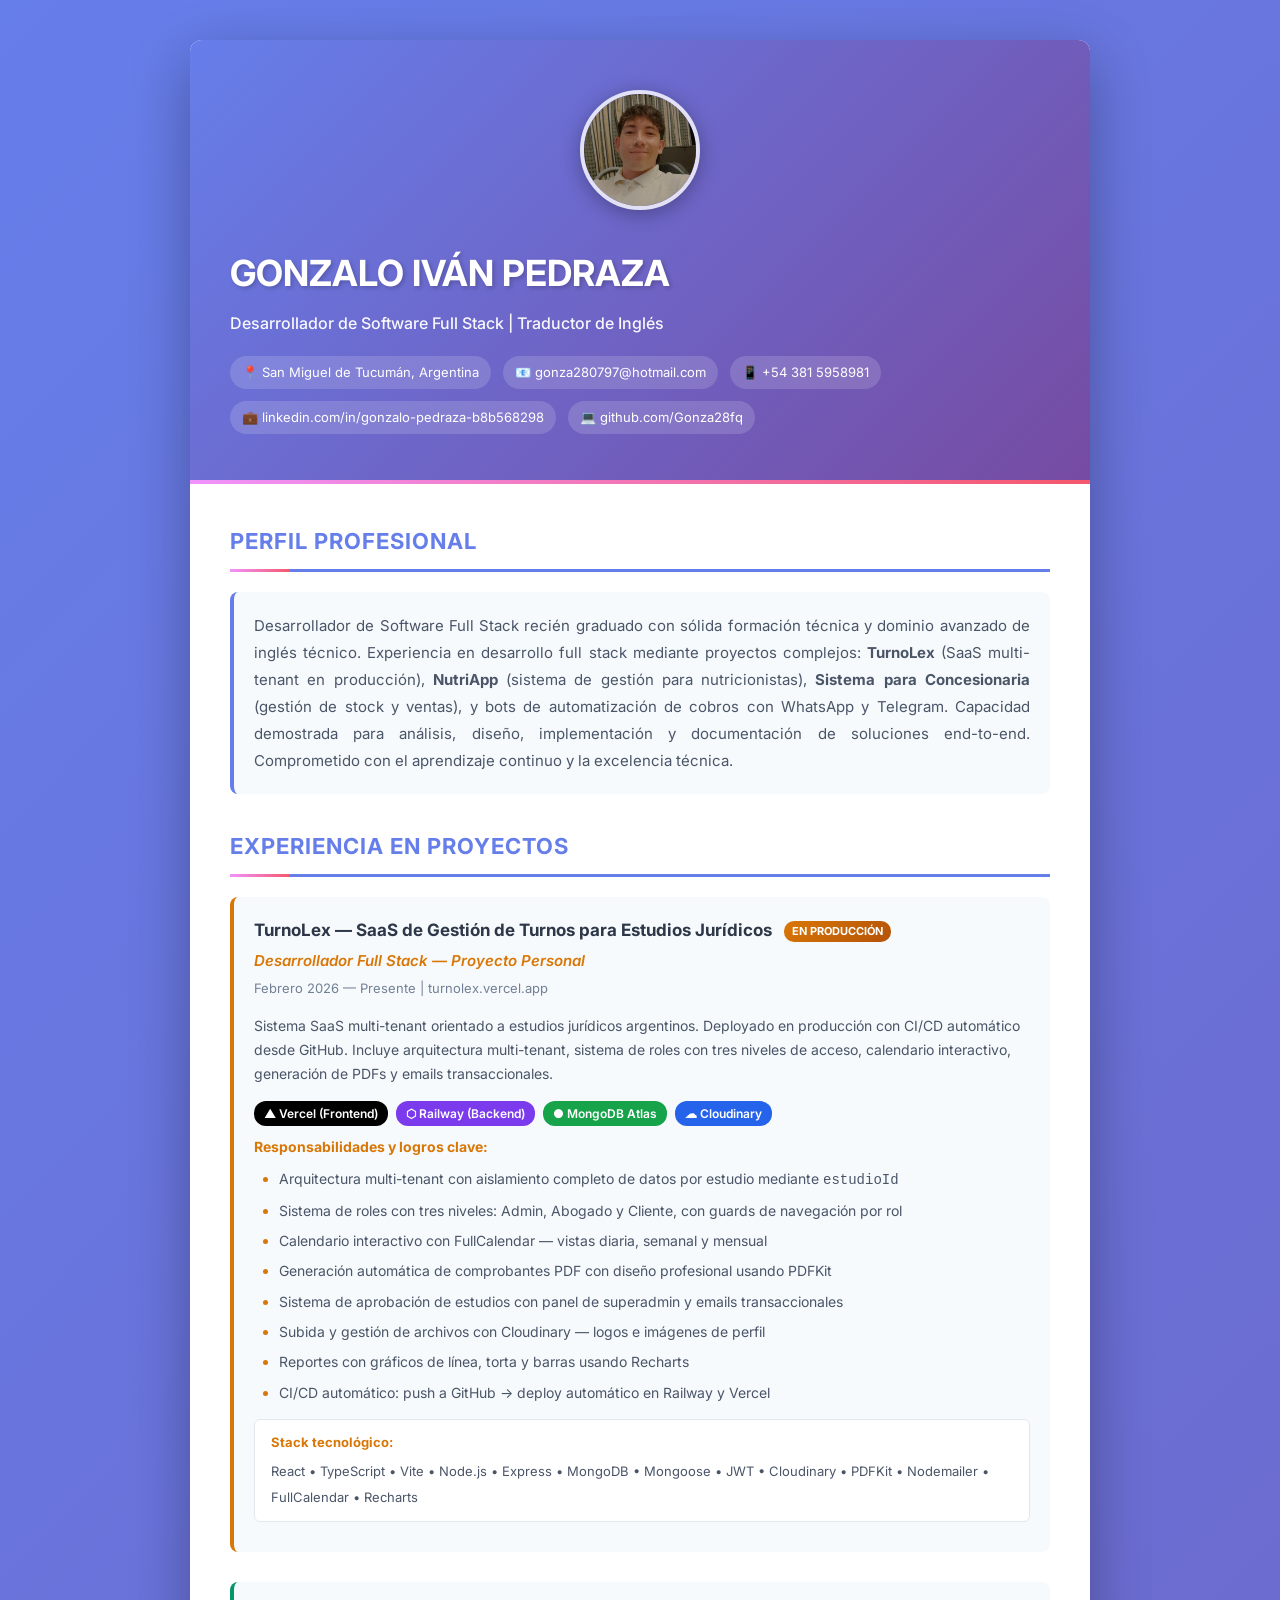
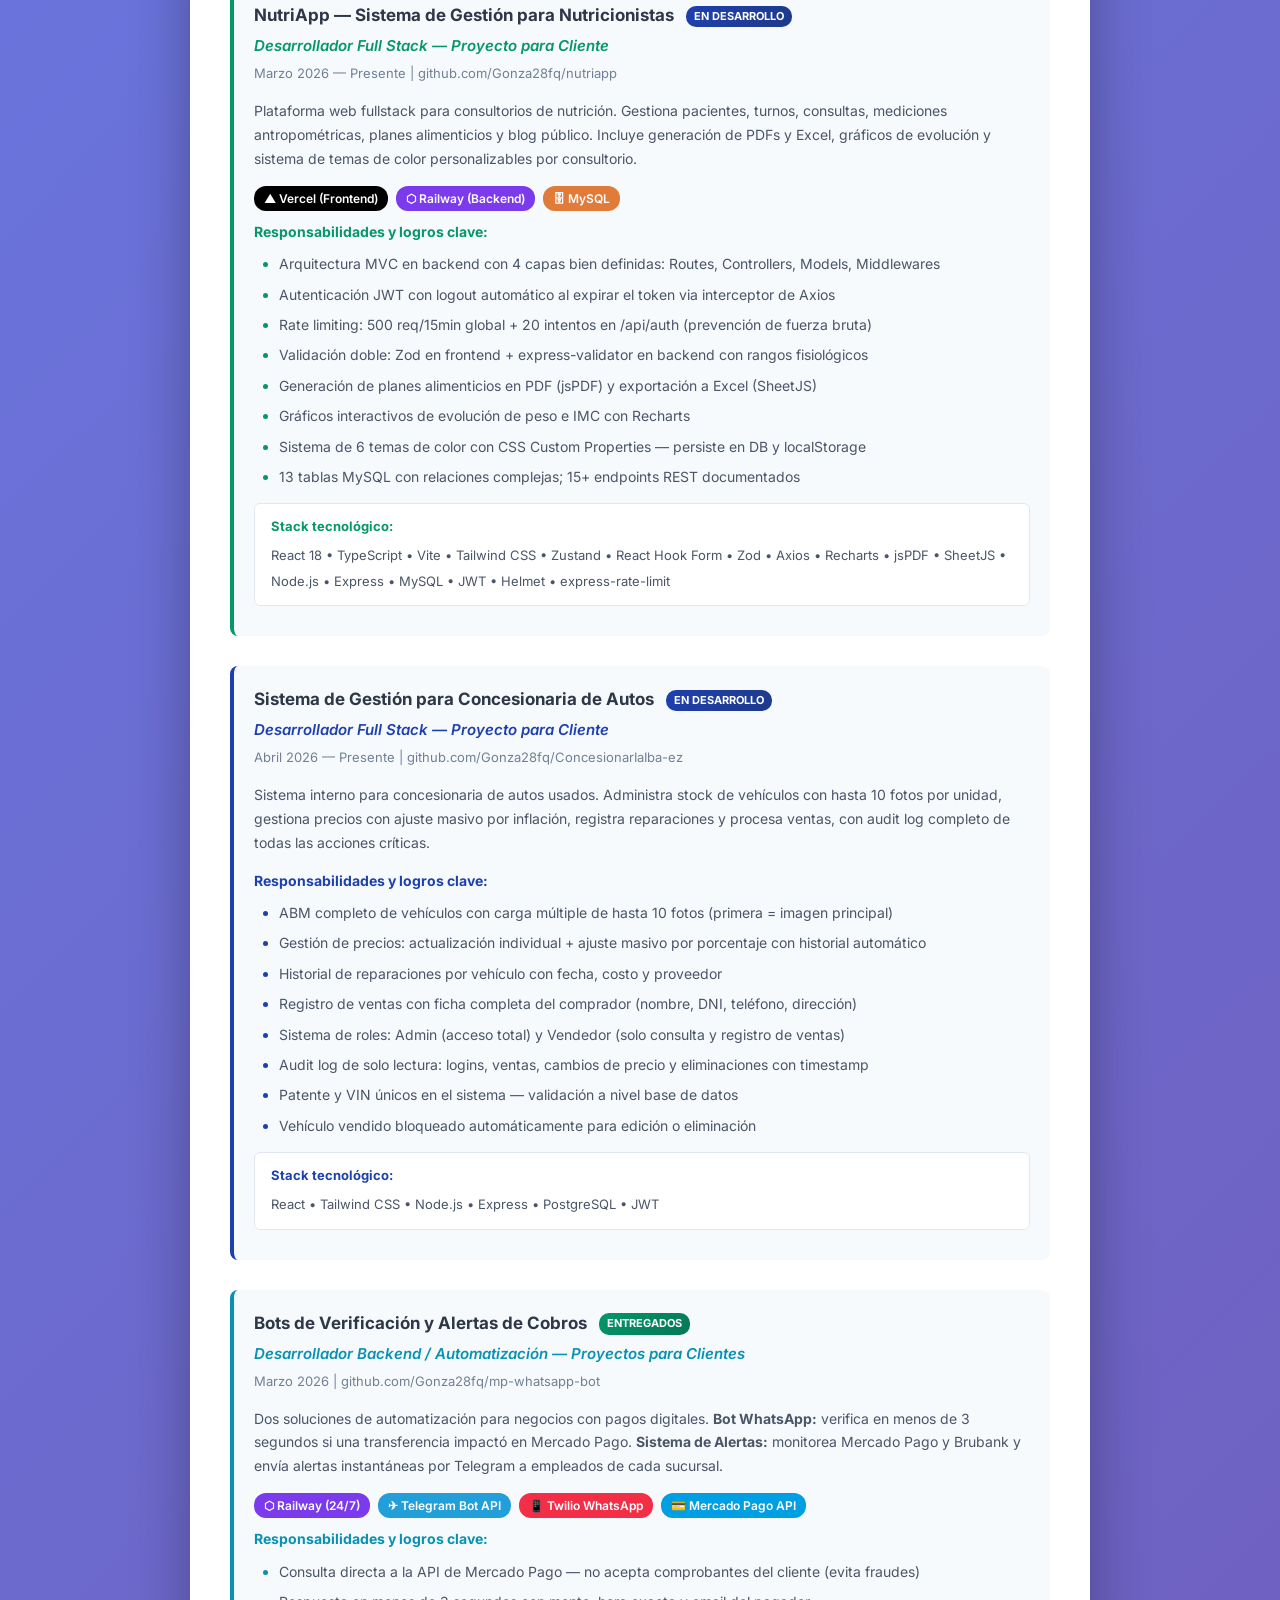
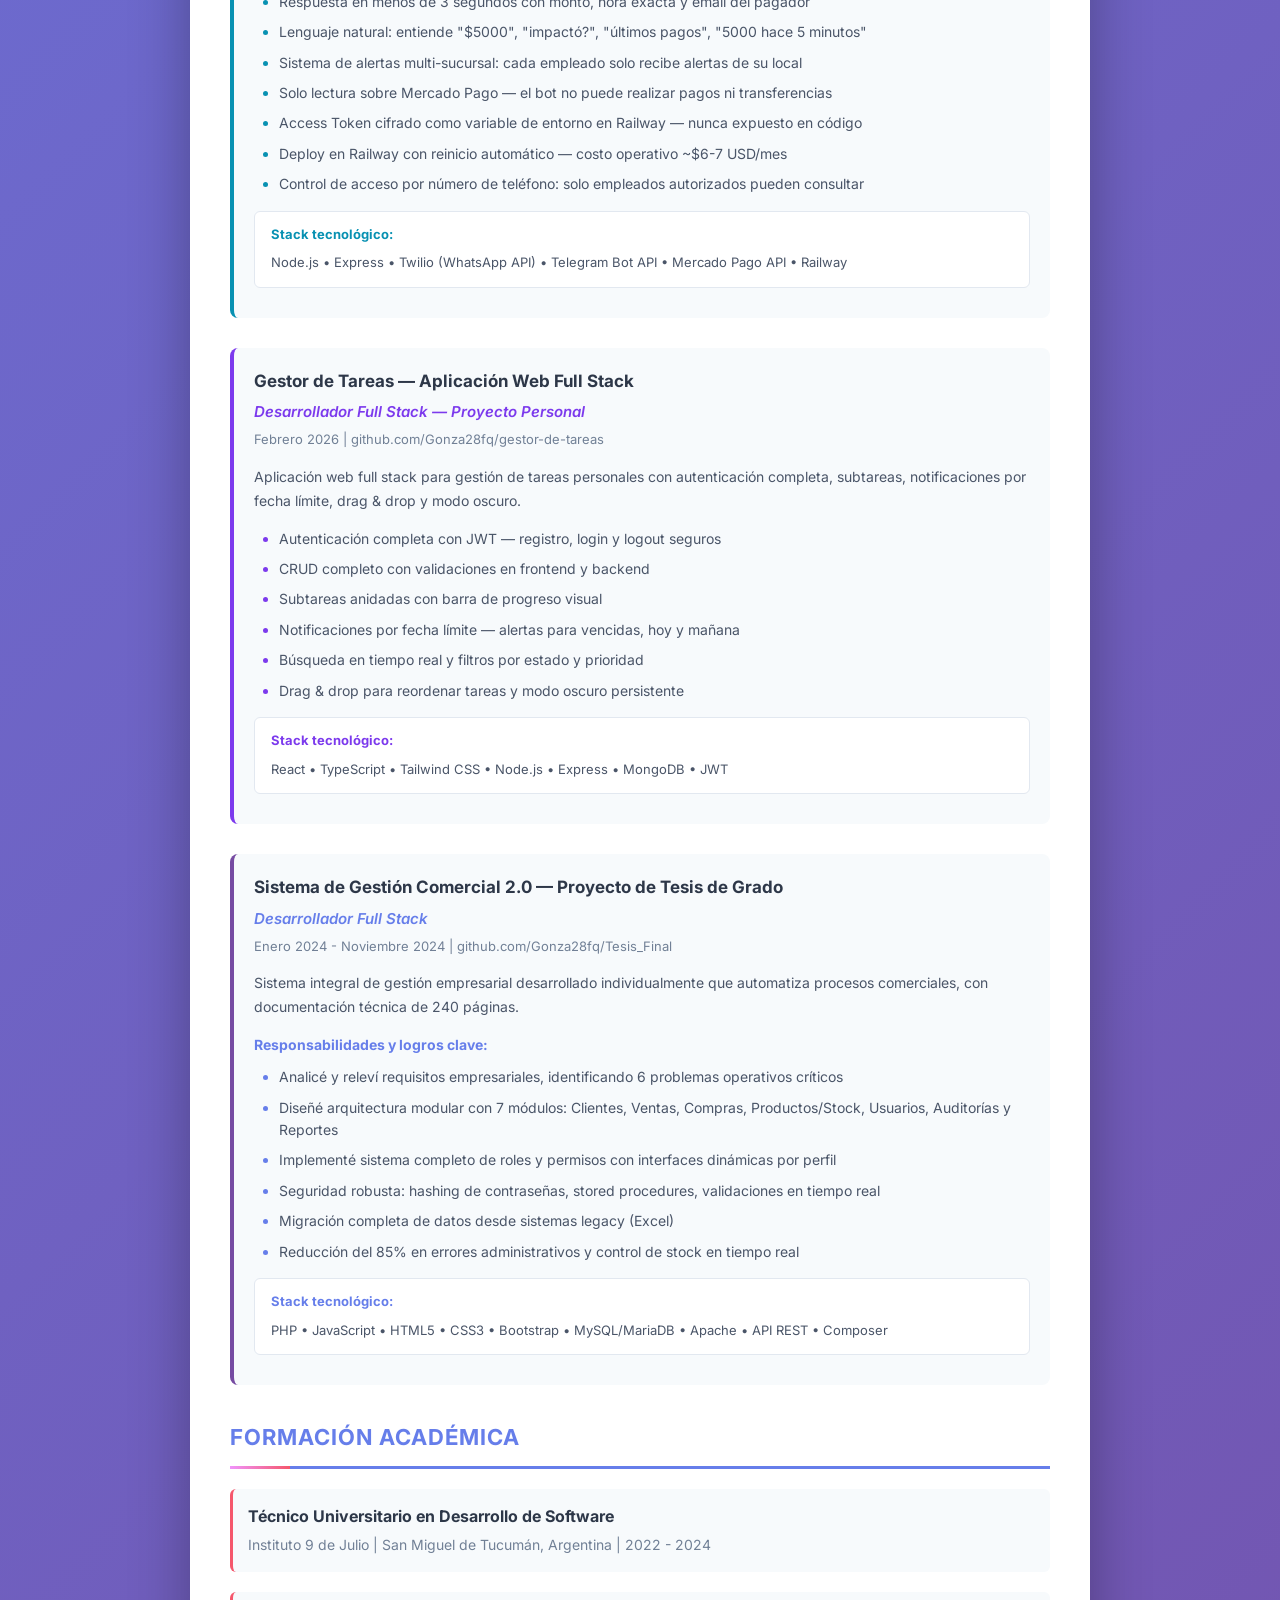
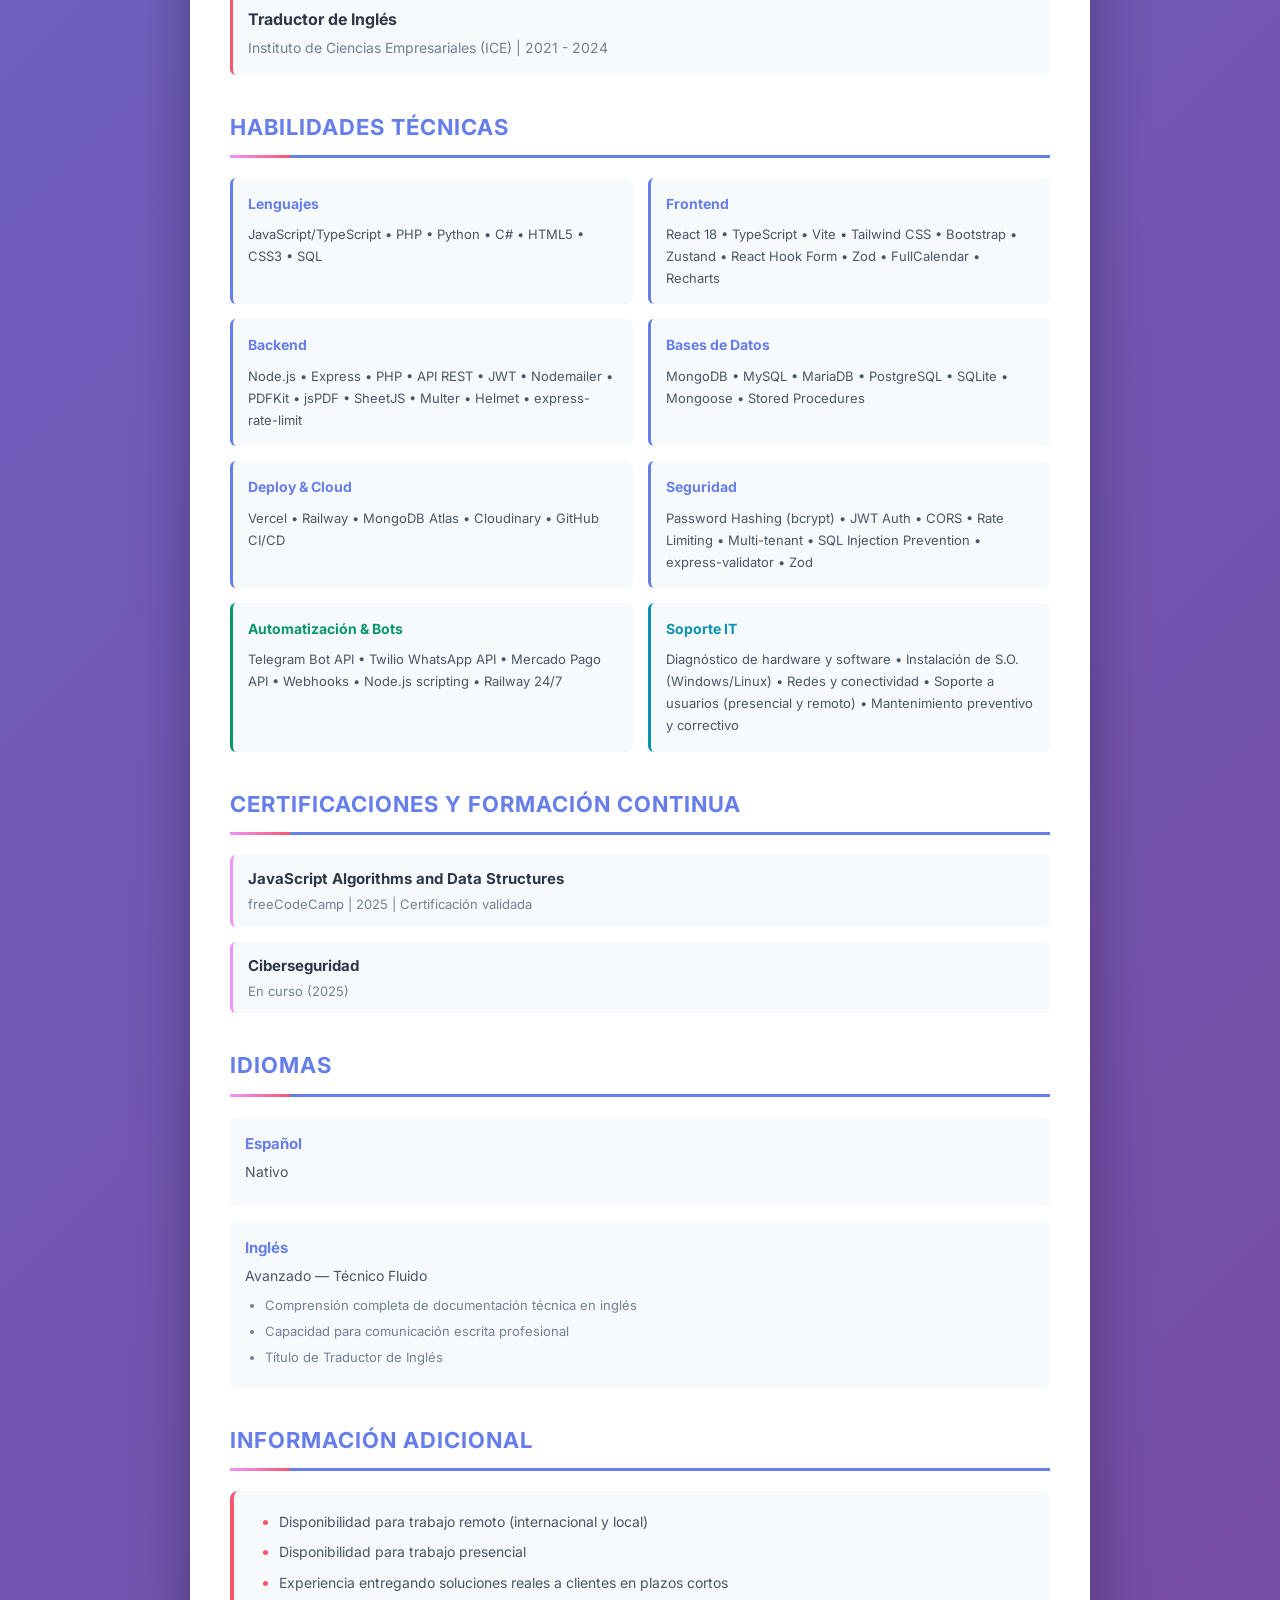
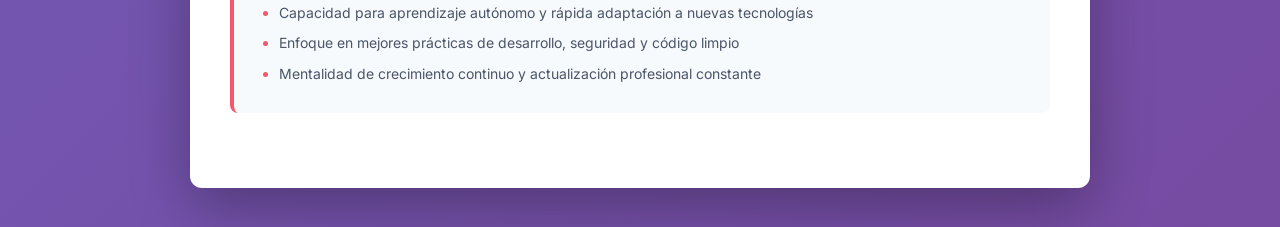
==== cv-actualizado.html @ 36f7947c "refresh" ====
<!DOCTYPE html>
<html lang="es">
<head>
    <meta charset="UTF-8">
    <meta name="viewport" content="width=device-width, initial-scale=1.0">
    <title>Gonzalo Iván Pedraza - CV</title>
    <style>
        @import url('https://fonts.googleapis.com/css2?family=Inter:wght@400;600;700&display=swap');
        * { margin: 0; padding: 0; box-sizing: border-box; }
        body { font-family: 'Inter', 'Arial', sans-serif; line-height: 1.6; color: #2d3748; background: linear-gradient(135deg, #667eea 0%, #764ba2 100%); padding: 40px 20px; }
        .container { max-width: 900px; margin: 0 auto; background: white; box-shadow: 0 20px 60px rgba(0,0,0,0.3); border-radius: 12px; overflow: hidden; }
        .header { background: linear-gradient(135deg, #667eea 0%, #764ba2 100%); color: white; padding: 50px 40px; text-align: center; position: relative; }
        .header::after { content: ''; position: absolute; bottom: 0; left: 0; right: 0; height: 4px; background: linear-gradient(90deg, #f093fb 0%, #f5576c 100%); }
        .header-inner { display: flex; align-items: center; justify-content: center; gap: 35px; flex-wrap: wrap; }
        .profile-photo { width: 120px; height: 120px; border-radius: 50%; object-fit: cover; border: 4px solid rgba(255,255,255,0.8); box-shadow: 0 4px 20px rgba(0,0,0,0.3); flex-shrink: 0; }
        .header-text { text-align: left; }
        .header h1 { font-size: 36px; font-weight: 700; margin-bottom: 8px; text-shadow: 2px 2px 4px rgba(0,0,0,0.2); }
        .header .subtitle { font-size: 16px; margin-bottom: 20px; opacity: 0.95; font-weight: 500; }
        .contact-info { display: flex; justify-content: flex-start; flex-wrap: wrap; gap: 12px; font-size: 13px; }
        .contact-info span { display: flex; align-items: center; gap: 6px; background: rgba(255,255,255,0.15); padding: 6px 12px; border-radius: 20px; }
        .content { padding: 40px; }
        .section { margin-bottom: 35px; }
        .section-title { font-size: 22px; color: #667eea; font-weight: 700; text-transform: uppercase; margin-bottom: 20px; padding-bottom: 10px; border-bottom: 3px solid #667eea; letter-spacing: 1px; position: relative; }
        .section-title::after { content: ''; position: absolute; bottom: -3px; left: 0; width: 60px; height: 3px; background: linear-gradient(90deg, #f093fb 0%, #f5576c 100%); }
        .profile-text { text-align: justify; font-size: 15px; line-height: 1.8; color: #4a5568; background: #f7fafc; padding: 20px; border-radius: 8px; border-left: 4px solid #667eea; }
        .job { margin-bottom: 30px; padding: 20px; background: #f7fafc; border-radius: 8px; border-left: 4px solid #764ba2; transition: transform 0.2s; }
        .job:hover { transform: translateX(5px); }
        .job.turnolex { border-left: 4px solid #d97706; }
        .job.gestor { border-left: 4px solid #7c3aed; }
        .job.nutriapp { border-left: 4px solid #059669; }
        .job.concesionaria { border-left: 4px solid #1e40af; }
        .job.bots { border-left: 4px solid #0891b2; }
        .job-header { margin-bottom: 15px; }
        .job-title { font-size: 17px; font-weight: 700; color: #2d3748; margin-bottom: 5px; }
        .job-role { font-size: 15px; color: #667eea; font-style: italic; font-weight: 600; }
        .job-role.turnolex-role { color: #d97706; }
        .job-role.gestor-role { color: #7c3aed; }
        .job-role.nutriapp-role { color: #059669; }
        .job-role.concesionaria-role { color: #1e40af; }
        .job-role.bots-role { color: #0891b2; }
        .job-period { font-size: 13px; color: #718096; margin-top: 5px; }
        .job-description { font-size: 14px; margin-bottom: 15px; line-height: 1.7; color: #4a5568; }
        .job ul { padding-left: 25px; margin-bottom: 15px; }
        .job li { font-size: 14px; margin-bottom: 8px; line-height: 1.6; color: #4a5568; }
        .job li::marker { color: #667eea; }
        .job.turnolex li::marker { color: #d97706; }
        .job.gestor li::marker { color: #7c3aed; }
        .job.nutriapp li::marker { color: #059669; }
        .job.concesionaria li::marker { color: #1e40af; }
        .job.bots li::marker { color: #0891b2; }
        .tech-stack { background: white; padding: 12px 16px; border-radius: 6px; margin-bottom: 10px; border: 1px solid #e2e8f0; }
        .tech-label { font-weight: 700; color: #667eea; font-size: 13px; display: block; margin-bottom: 5px; }
        .tech-label.turnolex { color: #d97706; }
        .tech-label.gestor { color: #7c3aed; }
        .tech-label.nutriapp { color: #059669; }
        .tech-label.concesionaria { color: #1e40af; }
        .tech-label.bots { color: #0891b2; }
        .tech-items { font-size: 13px; color: #4a5568; line-height: 1.6; }
        .deploy-row { display: flex; flex-wrap: wrap; gap: 8px; margin: 10px 0; }
        .deploy-pill { font-size: 12px; font-weight: 600; padding: 3px 10px; border-radius: 12px; color: white; }
        .pill-vercel { background: #000; }
        .pill-railway { background: #7c3aed; }
        .pill-mongo { background: #16a34a; }
        .pill-cloudinary { background: #2563eb; }
        .pill-mysql { background: #e07b39; }
        .pill-telegram { background: #229ed9; }
        .pill-twilio { background: #f22f46; }
        .pill-mp { background: #009ee3; }
        .badge-produccion { display: inline-block; background: linear-gradient(135deg, #d97706, #b45309); color: white; font-size: 11px; font-weight: 700; padding: 2px 8px; border-radius: 10px; margin-left: 8px; vertical-align: middle; }
        .badge-dev { display: inline-block; background: linear-gradient(135deg, #1e40af, #1e3a8a); color: white; font-size: 11px; font-weight: 700; padding: 2px 8px; border-radius: 10px; margin-left: 8px; vertical-align: middle; }
        .badge-entregado { display: inline-block; background: linear-gradient(135deg, #059669, #047857); color: white; font-size: 11px; font-weight: 700; padding: 2px 8px; border-radius: 10px; margin-left: 8px; vertical-align: middle; }
        .education-item { margin-bottom: 20px; padding: 15px; background: #f7fafc; border-radius: 6px; border-left: 3px solid #f5576c; }
        .education-degree { font-size: 16px; font-weight: 700; color: #2d3748; margin-bottom: 5px; }
        .education-school { font-size: 14px; color: #718096; }
        .skills-grid { display: grid; grid-template-columns: repeat(2, 1fr); gap: 15px; }
        .skill-category { background: #f7fafc; padding: 15px; border-radius: 6px; border-left: 3px solid #667eea; }
        .skill-category.it-support { border-left: 3px solid #0891b2; }
        .skill-category.automation { border-left: 3px solid #059669; }
        .skill-title { font-weight: 700; color: #667eea; font-size: 14px; margin-bottom: 8px; }
        .skill-title.it-support { color: #0891b2; }
        .skill-title.automation { color: #059669; }
        .skill-items { font-size: 13px; color: #4a5568; line-height: 1.7; }
        .cert-item { margin-bottom: 15px; padding: 12px 15px; background: #f7fafc; border-radius: 6px; border-left: 3px solid #f093fb; }
        .cert-name { font-weight: 700; color: #2d3748; font-size: 15px; margin-bottom: 3px; }
        .cert-org { font-size: 13px; color: #718096; }
        .language-item { margin-bottom: 15px; padding: 15px; background: #f7fafc; border-radius: 6px; }
        .language-name { font-weight: 700; color: #667eea; font-size: 15px; margin-bottom: 5px; }
        .language-level { font-size: 14px; color: #4a5568; margin-bottom: 8px; }
        .language-item ul { padding-left: 20px; margin-top: 8px; }
        .language-item li { font-size: 13px; color: #718096; margin-bottom: 5px; }
        .additional-info { background: #f7fafc; padding: 20px; border-radius: 8px; border-left: 4px solid #f5576c; }
        .additional-info ul { padding-left: 25px; }
        .additional-info li { font-size: 14px; margin-bottom: 8px; color: #4a5568; line-height: 1.6; }
        .additional-info li::marker { color: #f5576c; }
        .projects-note { background: linear-gradient(135deg, #f0fdf4, #ecfeff); border: 1px solid #a7f3d0; border-radius: 8px; padding: 14px 18px; margin-bottom: 20px; font-size: 13px; color: #065f46; }
        .projects-note strong { color: #047857; }
        @media print { body { background: white; padding: 0; } .container { box-shadow: none; border-radius: 0; } .job:hover { transform: none; } }
        @media (max-width: 768px) { .header { padding: 30px 20px; } .header-inner { flex-direction: column; text-align: center; } .header-text { text-align: center; } .header h1 { font-size: 26px; } .contact-info { justify-content: center; } .content { padding: 30px 20px; } .skills-grid { grid-template-columns: 1fr; } }
    </style>
</head>
<body>
    <div class="container">
        <div class="header">
            <div class="header-inner">
                <img class="profile-photo" src="screenshots/perfil.jpeg" alt="Gonzalo Iván Pedraza" />
                <div class="header-text">
                    <h1>GONZALO IVÁN PEDRAZA</h1>
                    <div class="subtitle">Desarrollador de Software Full Stack | Traductor de Inglés</div>
                    <div class="contact-info">
                        <span>📍 San Miguel de Tucumán, Argentina</span>
                        <span>📧 gonza280797@hotmail.com</span>
                        <span>📱 +54 381 5958981</span>
                        <span>💼 linkedin.com/in/gonzalo-pedraza-b8b568298</span>
                        <span>💻 github.com/Gonza28fq</span>
                    </div>
                </div>
            </div>
        </div>

        <div class="content">

            <div class="section">
                <div class="section-title">Perfil Profesional</div>
                <p class="profile-text">
                    Desarrollador de Software Full Stack recién graduado con sólida formación técnica y dominio avanzado de inglés técnico. Experiencia en desarrollo full stack mediante proyectos complejos: <strong>TurnoLex</strong> (SaaS multi-tenant en producción), <strong>NutriApp</strong> (sistema de gestión para nutricionistas), <strong>Sistema para Concesionaria</strong> (gestión de stock y ventas), y bots de automatización de cobros con WhatsApp y Telegram. Capacidad demostrada para análisis, diseño, implementación y documentación de soluciones end-to-end. Comprometido con el aprendizaje continuo y la excelencia técnica.
                </p>
            </div>

            <div class="section">
                <div class="section-title">Experiencia en Proyectos</div>

                <!-- TURNOLEX -->
                <div class="job turnolex">
                    <div class="job-header">
                        <div class="job-title">TurnoLex — SaaS de Gestión de Turnos para Estudios Jurídicos <span class="badge-produccion">EN PRODUCCIÓN</span></div>
                        <div class="job-role turnolex-role">Desarrollador Full Stack — Proyecto Personal</div>
                        <div class="job-period">Febrero 2026 — Presente | turnolex.vercel.app</div>
                    </div>
                    <p class="job-description">Sistema SaaS multi-tenant orientado a estudios jurídicos argentinos. Deployado en producción con CI/CD automático desde GitHub. Incluye arquitectura multi-tenant, sistema de roles con tres niveles de acceso, calendario interactivo, generación de PDFs y emails transaccionales.</p>
                    <div class="deploy-row">
                        <span class="deploy-pill pill-vercel">▲ Vercel (Frontend)</span>
                        <span class="deploy-pill pill-railway">⬡ Railway (Backend)</span>
                        <span class="deploy-pill pill-mongo">● MongoDB Atlas</span>
                        <span class="deploy-pill pill-cloudinary">☁ Cloudinary</span>
                    </div>
                    <strong style="font-size:14px;color:#d97706;display:block;margin:10px 0;">Responsabilidades y logros clave:</strong>
                    <ul>
                        <li>Arquitectura multi-tenant con aislamiento completo de datos por estudio mediante <code>estudioId</code></li>
                        <li>Sistema de roles con tres niveles: Admin, Abogado y Cliente, con guards de navegación por rol</li>
                        <li>Calendario interactivo con FullCalendar — vistas diaria, semanal y mensual</li>
                        <li>Generación automática de comprobantes PDF con diseño profesional usando PDFKit</li>
                        <li>Sistema de aprobación de estudios con panel de superadmin y emails transaccionales</li>
                        <li>Subida y gestión de archivos con Cloudinary — logos e imágenes de perfil</li>
                        <li>Reportes con gráficos de línea, torta y barras usando Recharts</li>
                        <li>CI/CD automático: push a GitHub → deploy automático en Railway y Vercel</li>
                    </ul>
                    <div class="tech-stack">
                        <span class="tech-label turnolex">Stack tecnológico:</span>
                        <span class="tech-items">React • TypeScript • Vite • Node.js • Express • MongoDB • Mongoose • JWT • Cloudinary • PDFKit • Nodemailer • FullCalendar • Recharts</span>
                    </div>
                </div>

                <!-- NUTRIAPP -->
                <div class="job nutriapp">
                    <div class="job-header">
                        <div class="job-title">NutriApp — Sistema de Gestión para Nutricionistas <span class="badge-dev">EN DESARROLLO</span></div>
                        <div class="job-role nutriapp-role">Desarrollador Full Stack — Proyecto para Cliente</div>
                        <div class="job-period">Marzo 2026 — Presente | github.com/Gonza28fq/nutriapp</div>
                    </div>
                    <p class="job-description">Plataforma web fullstack para consultorios de nutrición. Gestiona pacientes, turnos, consultas, mediciones antropométricas, planes alimenticios y blog público. Incluye generación de PDFs y Excel, gráficos de evolución y sistema de temas de color personalizables por consultorio.</p>
                    <div class="deploy-row">
                        <span class="deploy-pill pill-vercel">▲ Vercel (Frontend)</span>
                        <span class="deploy-pill pill-railway">⬡ Railway (Backend)</span>
                        <span class="deploy-pill pill-mysql">🗄 MySQL</span>
                    </div>
                    <strong style="font-size:14px;color:#059669;display:block;margin:10px 0;">Responsabilidades y logros clave:</strong>
                    <ul>
                        <li>Arquitectura MVC en backend con 4 capas bien definidas: Routes, Controllers, Models, Middlewares</li>
                        <li>Autenticación JWT con logout automático al expirar el token via interceptor de Axios</li>
                        <li>Rate limiting: 500 req/15min global + 20 intentos en /api/auth (prevención de fuerza bruta)</li>
                        <li>Validación doble: Zod en frontend + express-validator en backend con rangos fisiológicos</li>
                        <li>Generación de planes alimenticios en PDF (jsPDF) y exportación a Excel (SheetJS)</li>
                        <li>Gráficos interactivos de evolución de peso e IMC con Recharts</li>
                        <li>Sistema de 6 temas de color con CSS Custom Properties — persiste en DB y localStorage</li>
                        <li>13 tablas MySQL con relaciones complejas; 15+ endpoints REST documentados</li>
                    </ul>
                    <div class="tech-stack">
                        <span class="tech-label nutriapp">Stack tecnológico:</span>
                        <span class="tech-items">React 18 • TypeScript • Vite • Tailwind CSS • Zustand • React Hook Form • Zod • Axios • Recharts • jsPDF • SheetJS • Node.js • Express • MySQL • JWT • Helmet • express-rate-limit</span>
                    </div>
                </div>

                <!-- CONCESIONARIA -->
                <div class="job concesionaria">
                    <div class="job-header">
                        <div class="job-title">Sistema de Gestión para Concesionaria de Autos <span class="badge-dev">EN DESARROLLO</span></div>
                        <div class="job-role concesionaria-role">Desarrollador Full Stack — Proyecto para Cliente</div>
                        <div class="job-period">Abril 2026 — Presente | github.com/Gonza28fq/ConcesionarIaIba-ez</div>
                    </div>
                    <p class="job-description">Sistema interno para concesionaria de autos usados. Administra stock de vehículos con hasta 10 fotos por unidad, gestiona precios con ajuste masivo por inflación, registra reparaciones y procesa ventas, con audit log completo de todas las acciones críticas.</p>
                    <strong style="font-size:14px;color:#1e40af;display:block;margin:10px 0;">Responsabilidades y logros clave:</strong>
                    <ul>
                        <li>ABM completo de vehículos con carga múltiple de hasta 10 fotos (primera = imagen principal)</li>
                        <li>Gestión de precios: actualización individual + ajuste masivo por porcentaje con historial automático</li>
                        <li>Historial de reparaciones por vehículo con fecha, costo y proveedor</li>
                        <li>Registro de ventas con ficha completa del comprador (nombre, DNI, teléfono, dirección)</li>
                        <li>Sistema de roles: Admin (acceso total) y Vendedor (solo consulta y registro de ventas)</li>
                        <li>Audit log de solo lectura: logins, ventas, cambios de precio y eliminaciones con timestamp</li>
                        <li>Patente y VIN únicos en el sistema — validación a nivel base de datos</li>
                        <li>Vehículo vendido bloqueado automáticamente para edición o eliminación</li>
                    </ul>
                    <div class="tech-stack">
                        <span class="tech-label concesionaria">Stack tecnológico:</span>
                        <span class="tech-items">React • Tailwind CSS • Node.js • Express • PostgreSQL • JWT</span>
                    </div>
                </div>

                <!-- BOTS -->
                <div class="job bots">
                    <div class="job-header">
                        <div class="job-title">Bots de Verificación y Alertas de Cobros <span class="badge-entregado">ENTREGADOS</span></div>
                        <div class="job-role bots-role">Desarrollador Backend / Automatización — Proyectos para Clientes</div>
                        <div class="job-period">Marzo 2026 | github.com/Gonza28fq/mp-whatsapp-bot</div>
                    </div>
                    <p class="job-description">Dos soluciones de automatización para negocios con pagos digitales. <strong>Bot WhatsApp:</strong> verifica en menos de 3 segundos si una transferencia impactó en Mercado Pago. <strong>Sistema de Alertas:</strong> monitorea Mercado Pago y Brubank y envía alertas instantáneas por Telegram a empleados de cada sucursal.</p>
                    <div class="deploy-row">
                        <span class="deploy-pill pill-railway">⬡ Railway (24/7)</span>
                        <span class="deploy-pill pill-telegram">✈ Telegram Bot API</span>
                        <span class="deploy-pill pill-twilio">📱 Twilio WhatsApp</span>
                        <span class="deploy-pill pill-mp">💳 Mercado Pago API</span>
                    </div>
                    <strong style="font-size:14px;color:#0891b2;display:block;margin:10px 0;">Responsabilidades y logros clave:</strong>
                    <ul>
                        <li>Consulta directa a la API de Mercado Pago — no acepta comprobantes del cliente (evita fraudes)</li>
                        <li>Respuesta en menos de 3 segundos con monto, hora exacta y email del pagador</li>
                        <li>Lenguaje natural: entiende "$5000", "impactó?", "últimos pagos", "5000 hace 5 minutos"</li>
                        <li>Sistema de alertas multi-sucursal: cada empleado solo recibe alertas de su local</li>
                        <li>Solo lectura sobre Mercado Pago — el bot no puede realizar pagos ni transferencias</li>
                        <li>Access Token cifrado como variable de entorno en Railway — nunca expuesto en código</li>
                        <li>Deploy en Railway con reinicio automático — costo operativo ~$6-7 USD/mes</li>
                        <li>Control de acceso por número de teléfono: solo empleados autorizados pueden consultar</li>
                    </ul>
                    <div class="tech-stack">
                        <span class="tech-label bots">Stack tecnológico:</span>
                        <span class="tech-items">Node.js • Express • Twilio (WhatsApp API) • Telegram Bot API • Mercado Pago API • Railway</span>
                    </div>
                </div>

                <!-- GESTOR DE TAREAS -->
                <div class="job gestor">
                    <div class="job-header">
                        <div class="job-title">Gestor de Tareas — Aplicación Web Full Stack</div>
                        <div class="job-role gestor-role">Desarrollador Full Stack — Proyecto Personal</div>
                        <div class="job-period">Febrero 2026 | github.com/Gonza28fq/gestor-de-tareas</div>
                    </div>
                    <p class="job-description">Aplicación web full stack para gestión de tareas personales con autenticación completa, subtareas, notificaciones por fecha límite, drag & drop y modo oscuro.</p>
                    <ul>
                        <li>Autenticación completa con JWT — registro, login y logout seguros</li>
                        <li>CRUD completo con validaciones en frontend y backend</li>
                        <li>Subtareas anidadas con barra de progreso visual</li>
                        <li>Notificaciones por fecha límite — alertas para vencidas, hoy y mañana</li>
                        <li>Búsqueda en tiempo real y filtros por estado y prioridad</li>
                        <li>Drag & drop para reordenar tareas y modo oscuro persistente</li>
                    </ul>
                    <div class="tech-stack">
                        <span class="tech-label gestor">Stack tecnológico:</span>
                        <span class="tech-items">React • TypeScript • Tailwind CSS • Node.js • Express • MongoDB • JWT</span>
                    </div>
                </div>

                <!-- SISTEMA COMERCIAL -->
                <div class="job">
                    <div class="job-header">
                        <div class="job-title">Sistema de Gestión Comercial 2.0 — Proyecto de Tesis de Grado</div>
                        <div class="job-role">Desarrollador Full Stack</div>
                        <div class="job-period">Enero 2024 - Noviembre 2024 | github.com/Gonza28fq/Tesis_Final</div>
                    </div>
                    <p class="job-description">Sistema integral de gestión empresarial desarrollado individualmente que automatiza procesos comerciales, con documentación técnica de 240 páginas.</p>
                    <strong style="font-size:14px;color:#667eea;display:block;margin-bottom:10px;">Responsabilidades y logros clave:</strong>
                    <ul>
                        <li>Analicé y releví requisitos empresariales, identificando 6 problemas operativos críticos</li>
                        <li>Diseñé arquitectura modular con 7 módulos: Clientes, Ventas, Compras, Productos/Stock, Usuarios, Auditorías y Reportes</li>
                        <li>Implementé sistema completo de roles y permisos con interfaces dinámicas por perfil</li>
                        <li>Seguridad robusta: hashing de contraseñas, stored procedures, validaciones en tiempo real</li>
                        <li>Migración completa de datos desde sistemas legacy (Excel)</li>
                        <li>Reducción del 85% en errores administrativos y control de stock en tiempo real</li>
                    </ul>
                    <div class="tech-stack">
                        <span class="tech-label">Stack tecnológico:</span>
                        <span class="tech-items">PHP • JavaScript • HTML5 • CSS3 • Bootstrap • MySQL/MariaDB • Apache • API REST • Composer</span>
                    </div>
                </div>
            </div>

            <div class="section">
                <div class="section-title">Formación Académica</div>
                <div class="education-item">
                    <div class="education-degree">Técnico Universitario en Desarrollo de Software</div>
                    <div class="education-school">Instituto 9 de Julio | San Miguel de Tucumán, Argentina | 2022 - 2024</div>
                </div>
                <div class="education-item">
                    <div class="education-degree">Traductor de Inglés</div>
                    <div class="education-school">Instituto de Ciencias Empresariales (ICE) | 2021 - 2024</div>
                </div>
            </div>

            <div class="section">
                <div class="section-title">Habilidades Técnicas</div>
                <div class="skills-grid">
                    <div class="skill-category">
                        <div class="skill-title">Lenguajes</div>
                        <div class="skill-items">JavaScript/TypeScript • PHP • Python • C# • HTML5 • CSS3 • SQL</div>
                    </div>
                    <div class="skill-category">
                        <div class="skill-title">Frontend</div>
                        <div class="skill-items">React 18 • TypeScript • Vite • Tailwind CSS • Bootstrap • Zustand • React Hook Form • Zod • FullCalendar • Recharts</div>
                    </div>
                    <div class="skill-category">
                        <div class="skill-title">Backend</div>
                        <div class="skill-items">Node.js • Express • PHP • API REST • JWT • Nodemailer • PDFKit • jsPDF • SheetJS • Multer • Helmet • express-rate-limit</div>
                    </div>
                    <div class="skill-category">
                        <div class="skill-title">Bases de Datos</div>
                        <div class="skill-items">MongoDB • MySQL • MariaDB • PostgreSQL • SQLite • Mongoose • Stored Procedures</div>
                    </div>
                    <div class="skill-category">
                        <div class="skill-title">Deploy & Cloud</div>
                        <div class="skill-items">Vercel • Railway • MongoDB Atlas • Cloudinary • GitHub CI/CD</div>
                    </div>
                    <div class="skill-category">
                        <div class="skill-title">Seguridad</div>
                        <div class="skill-items">Password Hashing (bcrypt) • JWT Auth • CORS • Rate Limiting • Multi-tenant • SQL Injection Prevention • express-validator • Zod</div>
                    </div>
                    <div class="skill-category automation">
                        <div class="skill-title automation">Automatización & Bots</div>
                        <div class="skill-items">Telegram Bot API • Twilio WhatsApp API • Mercado Pago API • Webhooks • Node.js scripting • Railway 24/7</div>
                    </div>
                    <div class="skill-category it-support">
                        <div class="skill-title it-support">Soporte IT</div>
                        <div class="skill-items">Diagnóstico de hardware y software • Instalación de S.O. (Windows/Linux) • Redes y conectividad • Soporte a usuarios (presencial y remoto) • Mantenimiento preventivo y correctivo</div>
                    </div>
                </div>
            </div>

            <div class="section">
                <div class="section-title">Certificaciones y Formación Continua</div>
                <div class="cert-item">
                    <div class="cert-name">JavaScript Algorithms and Data Structures</div>
                    <div class="cert-org">freeCodeCamp | 2025 | Certificación validada</div>
                </div>
                <div class="cert-item">
                    <div class="cert-name">Ciberseguridad</div>
                    <div class="cert-org">En curso (2025)</div>
                </div>
            </div>

            <div class="section">
                <div class="section-title">Idiomas</div>
                <div class="language-item">
                    <div class="language-name">Español</div>
                    <div class="language-level">Nativo</div>
                </div>
                <div class="language-item">
                    <div class="language-name">Inglés</div>
                    <div class="language-level">Avanzado — Técnico Fluido</div>
                    <ul>
                        <li>Comprensión completa de documentación técnica en inglés</li>
                        <li>Capacidad para comunicación escrita profesional</li>
                        <li>Título de Traductor de Inglés</li>
                    </ul>
                </div>
            </div>

            <div class="section">
                <div class="section-title">Información Adicional</div>
                <div class="additional-info">
                    <ul>
                        <li>Disponibilidad para trabajo remoto (internacional y local)</li>
                        <li>Disponibilidad para trabajo presencial</li>
                        <li>Experiencia entregando soluciones reales a clientes en plazos cortos</li>
                        <li>Capacidad para aprendizaje autónomo y rápida adaptación a nuevas tecnologías</li>
                        <li>Enfoque en mejores prácticas de desarrollo, seguridad y código limpio</li>
                        <li>Mentalidad de crecimiento continuo y actualización profesional constante</li>
                    </ul>
                </div>
            </div>

        </div>
    </div>
</body>
</html>
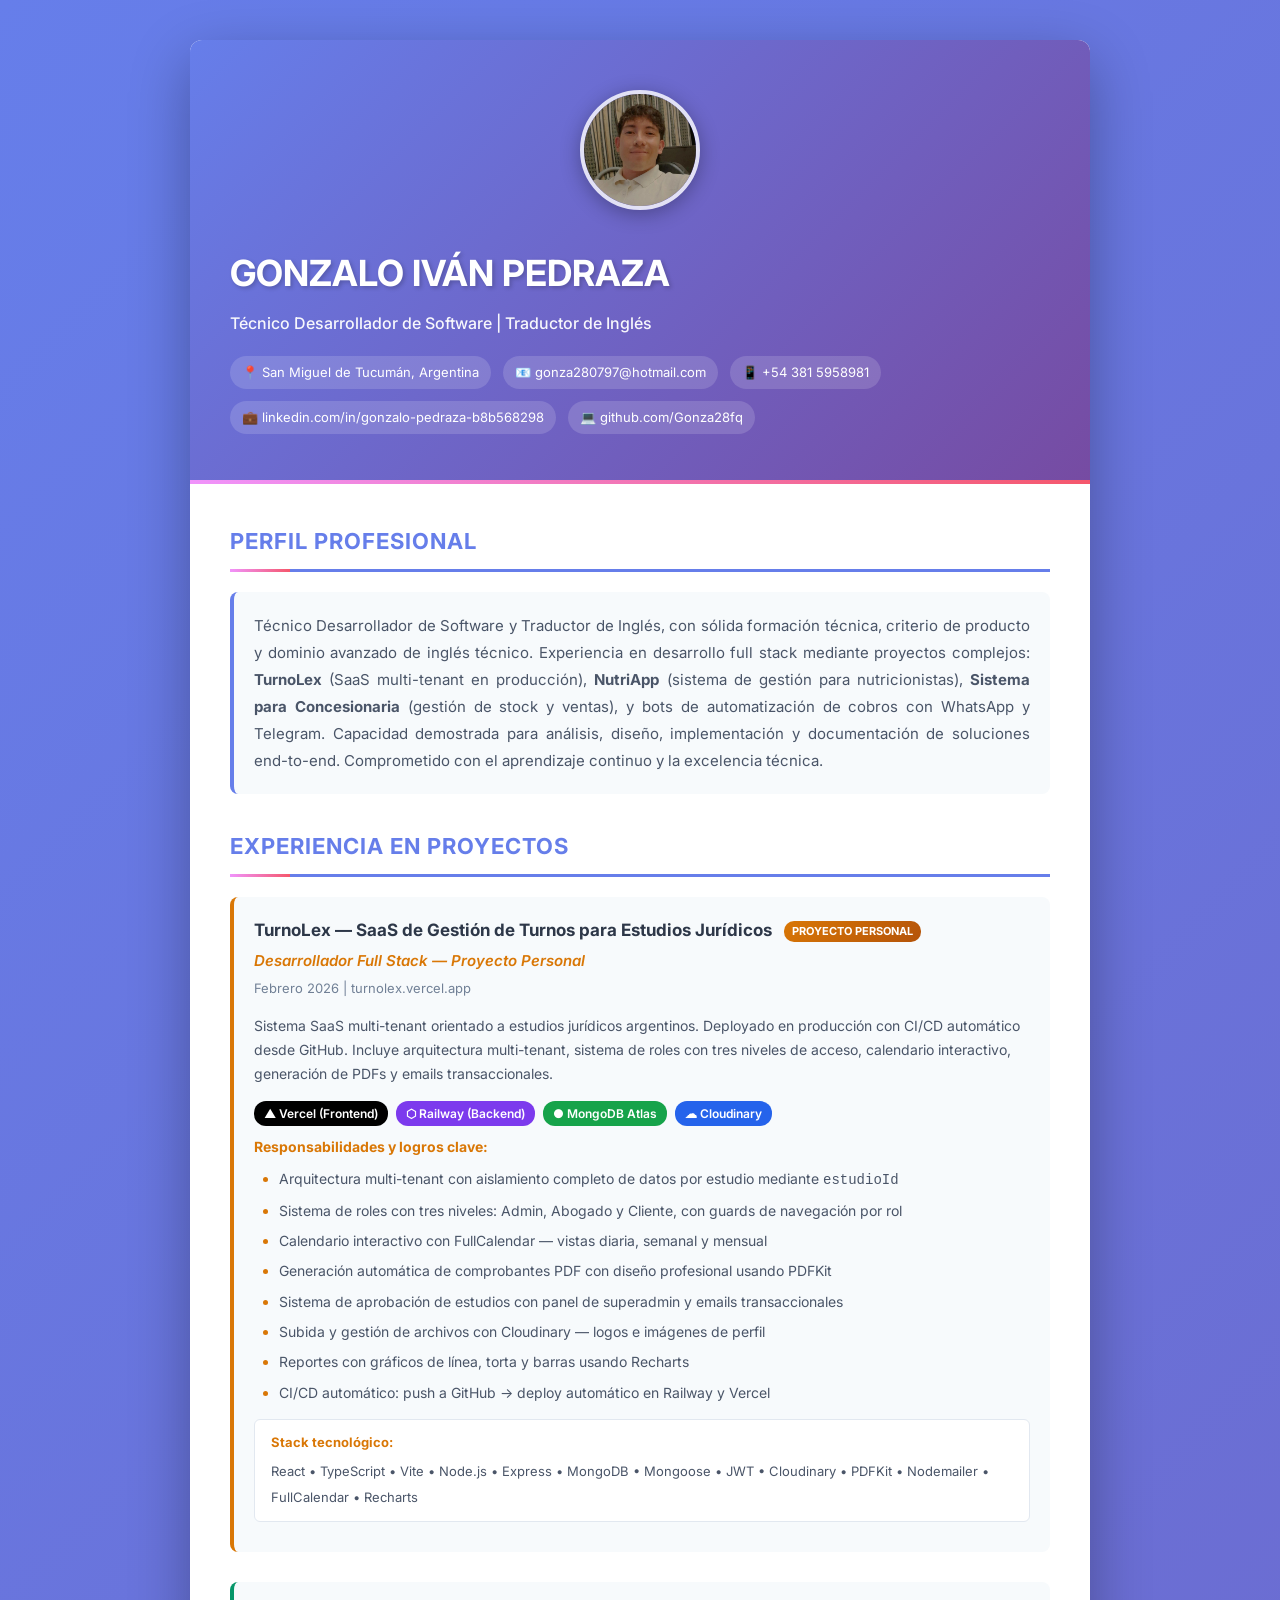
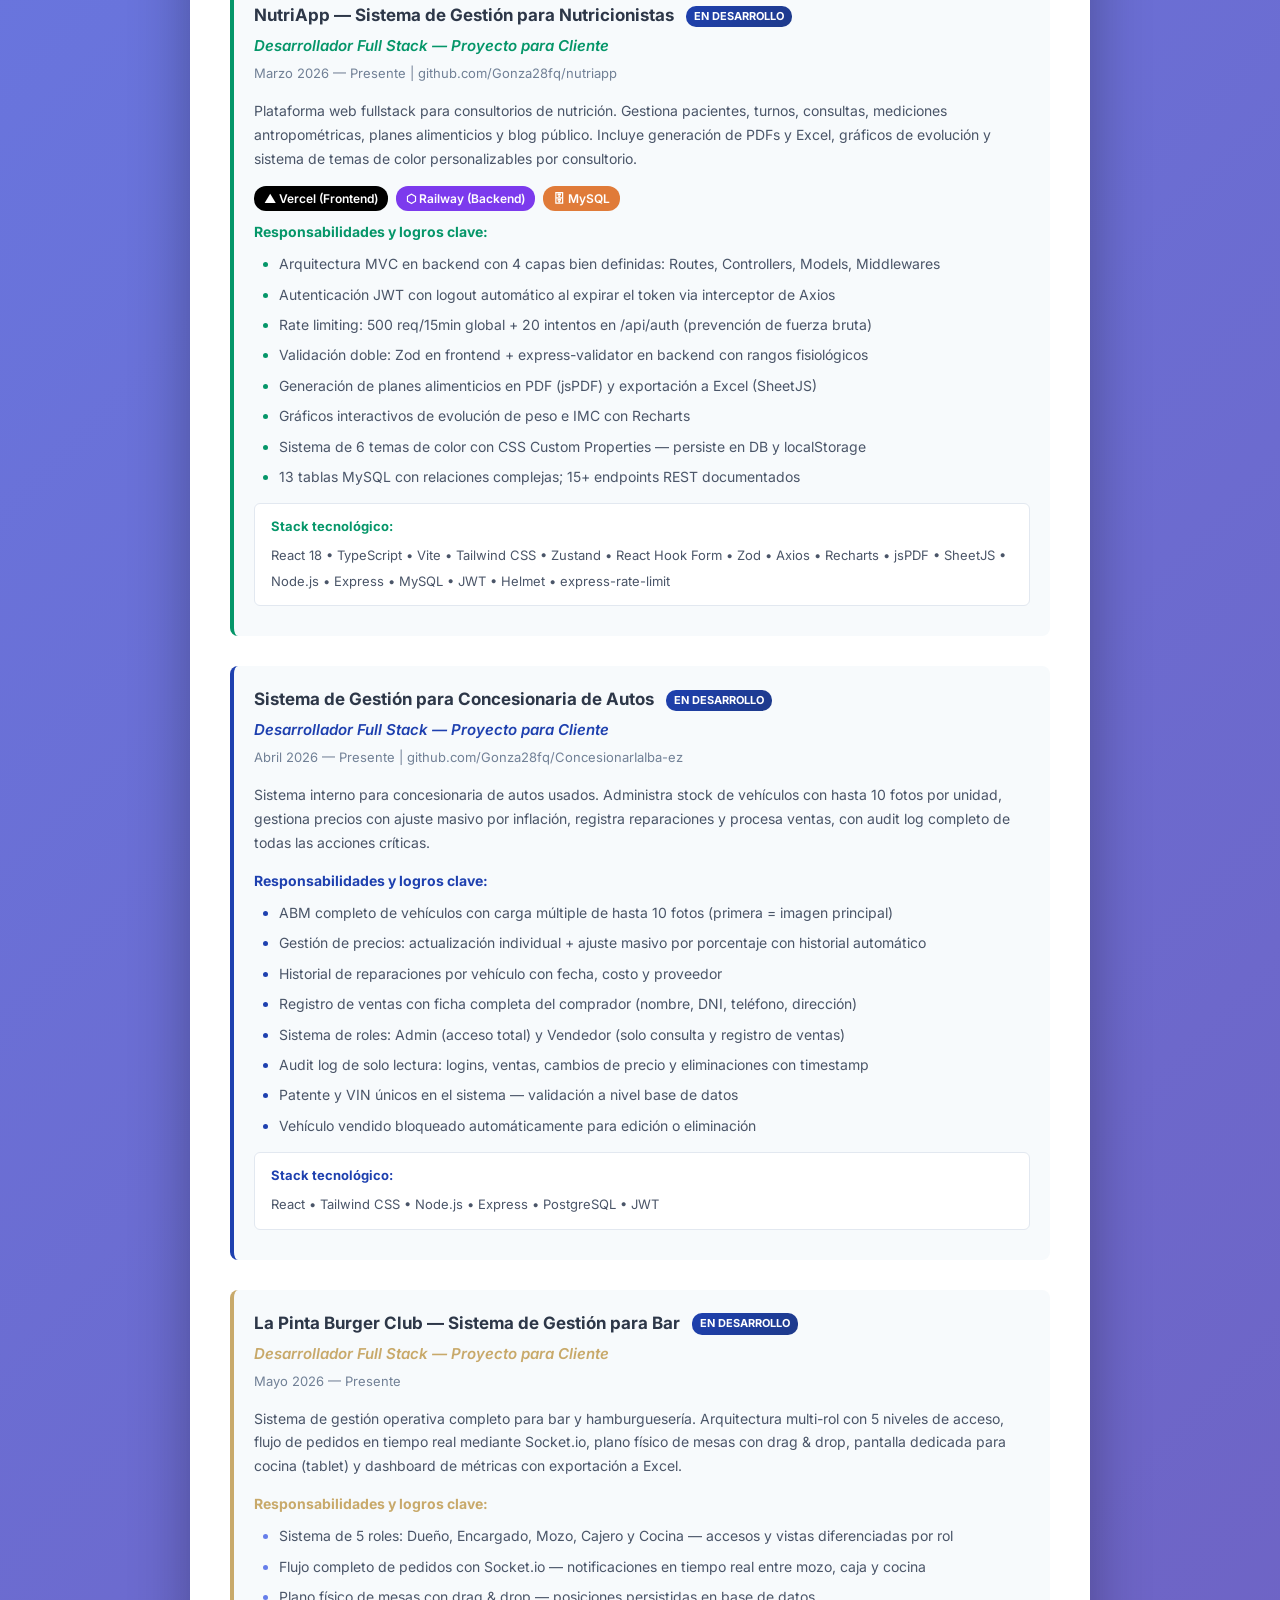
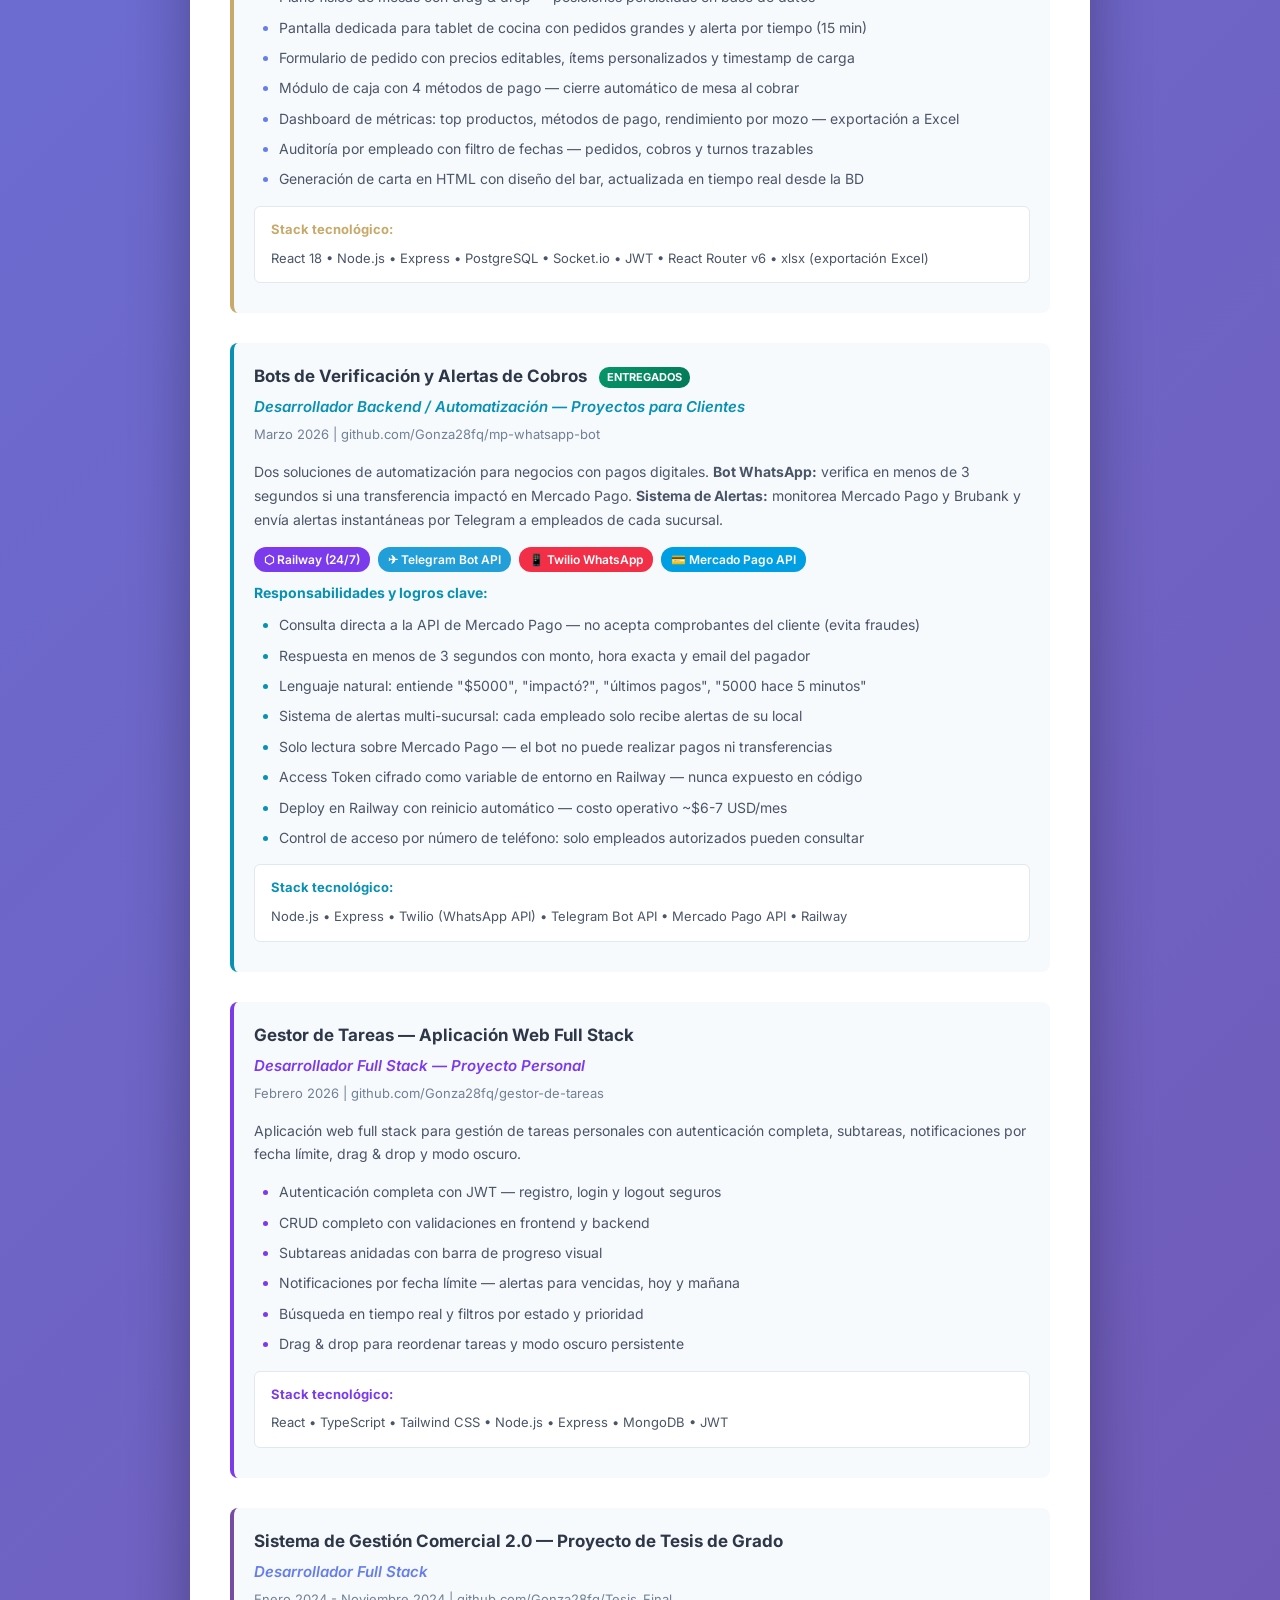
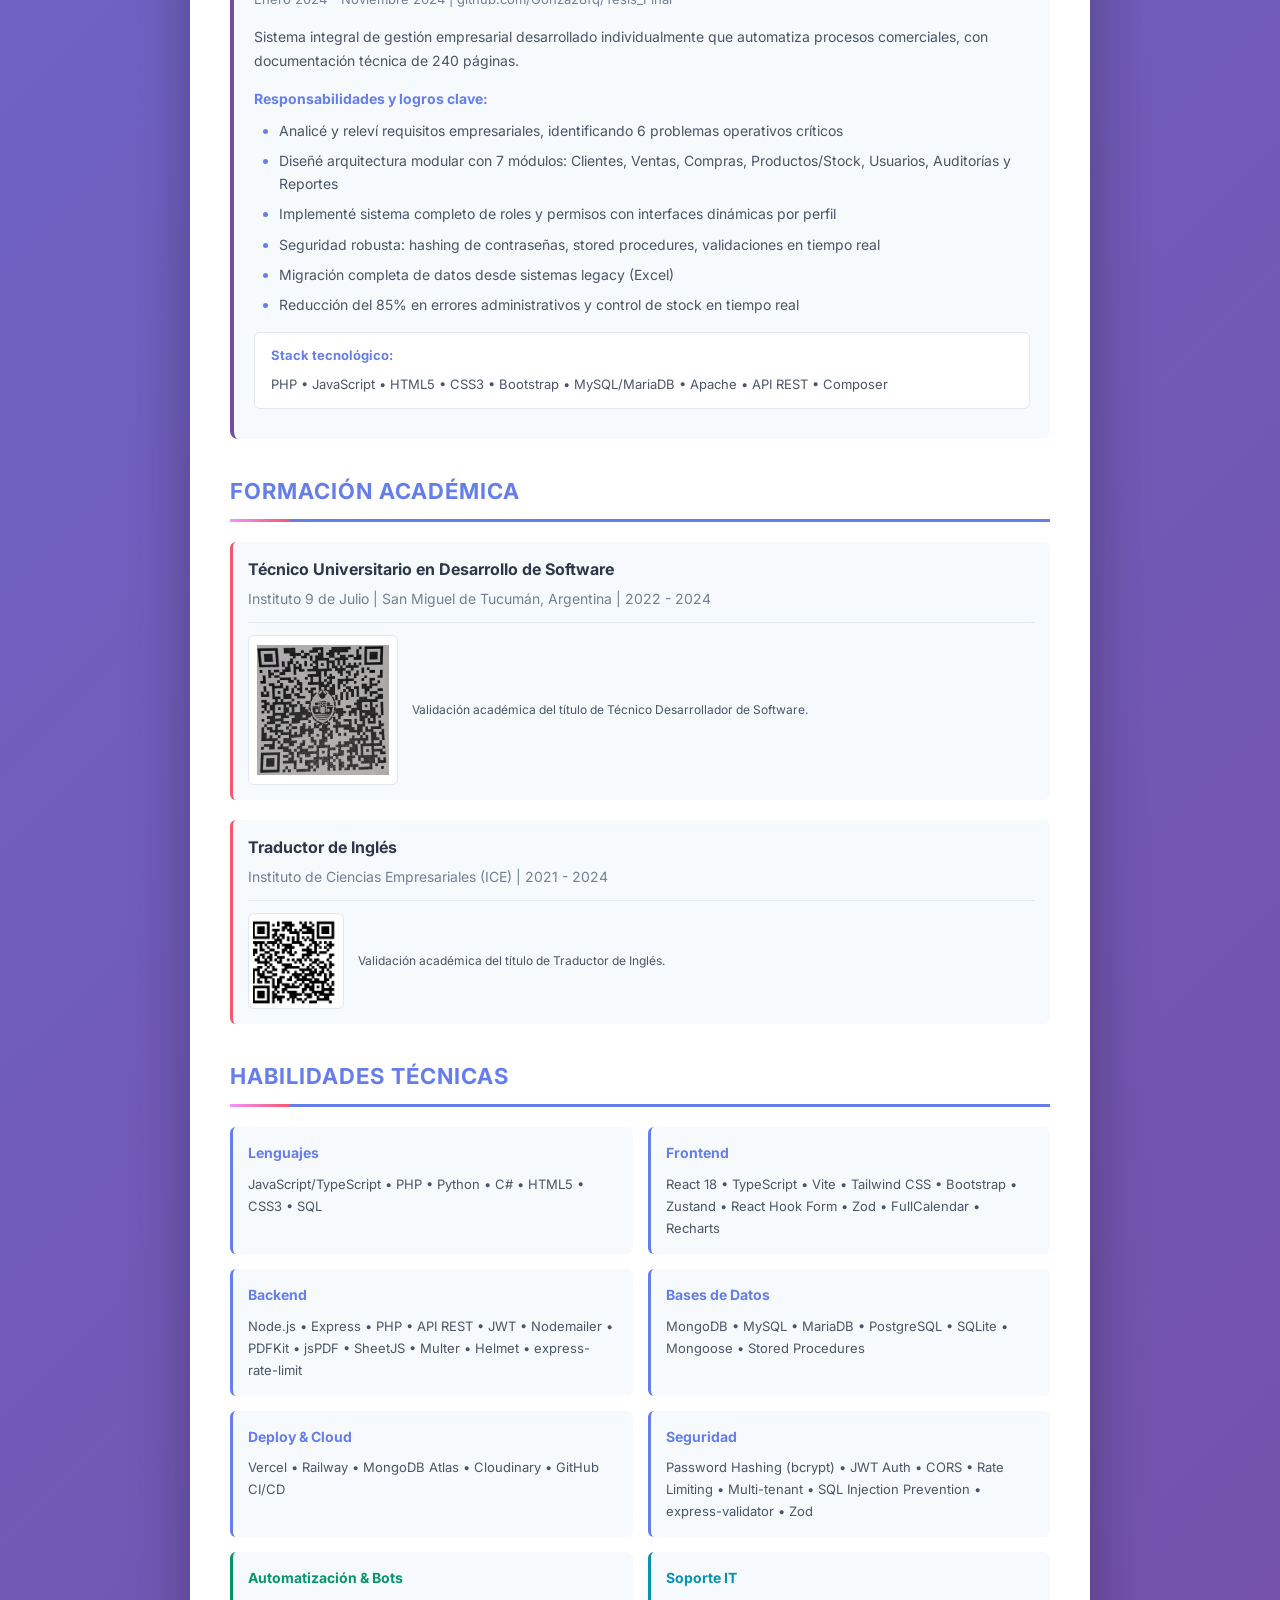
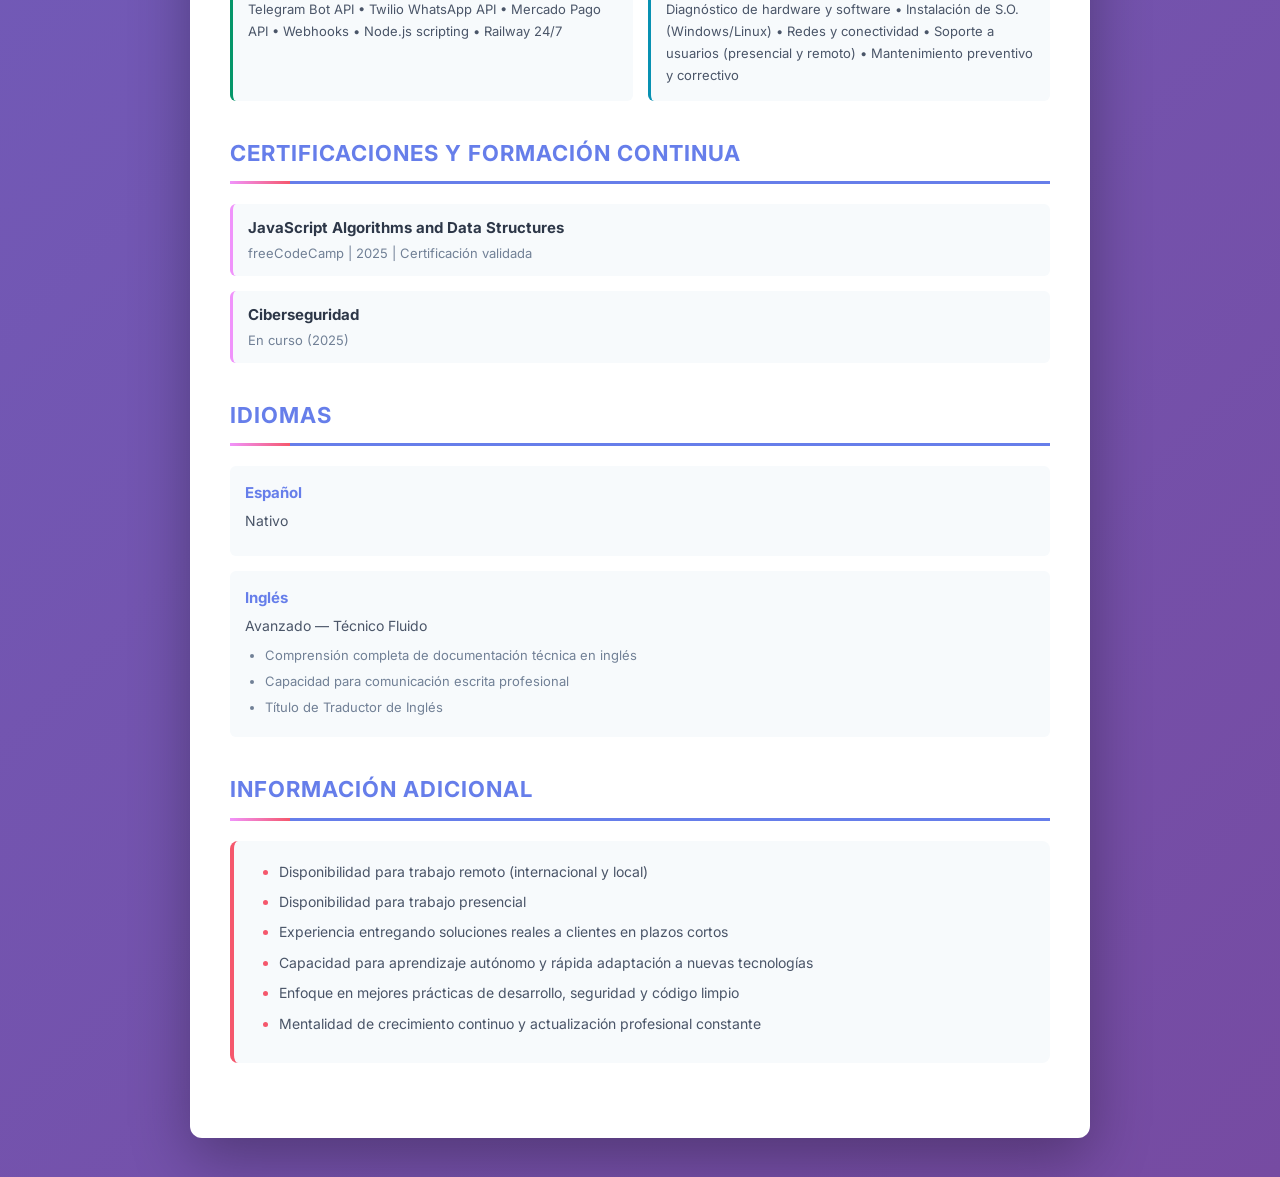
==== commit 5daa75f8: "Actualizacion v2" ====
--- a/cv-actualizado.html
+++ b/cv-actualizado.html
@@ -72,6 +72,16 @@
         .education-item { margin-bottom: 20px; padding: 15px; background: #f7fafc; border-radius: 6px; border-left: 3px solid #f5576c; }
         .education-degree { font-size: 16px; font-weight: 700; color: #2d3748; margin-bottom: 5px; }
         .education-school { font-size: 14px; color: #718096; }
+        .education-verify { display: flex; align-items: center; gap: 14px; margin-top: 12px; padding-top: 12px; border-top: 1px solid #e2e8f0; }
+        .education-verify img { width: 96px; height: 96px; object-fit: contain; border-radius: 6px; background: white; padding: 4px; border: 1px solid #e2e8f0; cursor: zoom-in; }
+        .education-verify img.qr-dev { width: 150px; height: 150px; padding: 8px; }
+        .qr-modal { display: none; position: fixed; inset: 0; z-index: 9999; background: rgba(15, 23, 42, 0.92); align-items: center; justify-content: center; padding: 24px; }
+        .qr-modal.active { display: flex; }
+        .qr-modal-content { position: relative; background: white; border-radius: 12px; padding: 24px; max-width: min(92vw, 680px); box-shadow: 0 20px 60px rgba(0,0,0,0.35); }
+        .qr-modal-content img { width: min(78vw, 560px); height: auto; max-height: 82vh; object-fit: contain; display: block; }
+        .qr-modal-close { position: absolute; top: -18px; right: -18px; width: 40px; height: 40px; border-radius: 50%; border: 0; background: #2d3748; color: white; font-size: 26px; cursor: pointer; line-height: 40px; }
+        @media print { .qr-modal { display: none !important; } }
+        .education-verify span { font-size: 12px; color: #4a5568; line-height: 1.4; }
         .skills-grid { display: grid; grid-template-columns: repeat(2, 1fr); gap: 15px; }
         .skill-category { background: #f7fafc; padding: 15px; border-radius: 6px; border-left: 3px solid #667eea; }
         .skill-category.it-support { border-left: 3px solid #0891b2; }
@@ -105,7 +115,7 @@
                 <img class="profile-photo" src="screenshots/perfil.jpeg" alt="Gonzalo Iván Pedraza" />
                 <div class="header-text">
                     <h1>GONZALO IVÁN PEDRAZA</h1>
-                    <div class="subtitle">Desarrollador de Software Full Stack | Traductor de Inglés</div>
+                    <div class="subtitle">Técnico Desarrollador de Software | Traductor de Inglés</div>
                     <div class="contact-info">
                         <span>📍 San Miguel de Tucumán, Argentina</span>
                         <span>📧 gonza280797@hotmail.com</span>
@@ -122,7 +132,7 @@
             <div class="section">
                 <div class="section-title">Perfil Profesional</div>
                 <p class="profile-text">
-                    Desarrollador de Software Full Stack recién graduado con sólida formación técnica y dominio avanzado de inglés técnico. Experiencia en desarrollo full stack mediante proyectos complejos: <strong>TurnoLex</strong> (SaaS multi-tenant en producción), <strong>NutriApp</strong> (sistema de gestión para nutricionistas), <strong>Sistema para Concesionaria</strong> (gestión de stock y ventas), y bots de automatización de cobros con WhatsApp y Telegram. Capacidad demostrada para análisis, diseño, implementación y documentación de soluciones end-to-end. Comprometido con el aprendizaje continuo y la excelencia técnica.
+                    Técnico Desarrollador de Software y Traductor de Inglés, con sólida formación técnica, criterio de producto y dominio avanzado de inglés técnico. Experiencia en desarrollo full stack mediante proyectos complejos: <strong>TurnoLex</strong> (SaaS multi-tenant en producción), <strong>NutriApp</strong> (sistema de gestión para nutricionistas), <strong>Sistema para Concesionaria</strong> (gestión de stock y ventas), y bots de automatización de cobros con WhatsApp y Telegram. Capacidad demostrada para análisis, diseño, implementación y documentación de soluciones end-to-end. Comprometido con el aprendizaje continuo y la excelencia técnica.
                 </p>
             </div>
 
@@ -132,9 +142,9 @@
                 <!-- TURNOLEX -->
                 <div class="job turnolex">
                     <div class="job-header">
-                        <div class="job-title">TurnoLex — SaaS de Gestión de Turnos para Estudios Jurídicos <span class="badge-produccion">EN PRODUCCIÓN</span></div>
+                        <div class="job-title">TurnoLex — SaaS de Gestión de Turnos para Estudios Jurídicos <span class="badge-produccion">PROYECTO PERSONAL</span></div>
                         <div class="job-role turnolex-role">Desarrollador Full Stack — Proyecto Personal</div>
-                        <div class="job-period">Febrero 2026 — Presente | turnolex.vercel.app</div>
+                        <div class="job-period">Febrero 2026 | turnolex.vercel.app</div>
                     </div>
                     <p class="job-description">Sistema SaaS multi-tenant orientado a estudios jurídicos argentinos. Deployado en producción con CI/CD automático desde GitHub. Incluye arquitectura multi-tenant, sistema de roles con tres niveles de acceso, calendario interactivo, generación de PDFs y emails transaccionales.</p>
                     <div class="deploy-row">
@@ -215,6 +225,32 @@
                     </div>
                 </div>
 
+
+                <!-- LA PINTA BURGER CLUB -->
+                <div class="job" style="border-left:4px solid #C8A96A">
+                    <div class="job-header">
+                        <div class="job-title">La Pinta Burger Club — Sistema de Gestión para Bar <span class="badge-dev">EN DESARROLLO</span></div>
+                        <div class="job-role" style="color:#C8A96A">Desarrollador Full Stack — Proyecto para Cliente</div>
+                        <div class="job-period">Mayo 2026 — Presente</div>
+                    </div>
+                    <p class="job-description">Sistema de gestión operativa completo para bar y hamburguesería. Arquitectura multi-rol con 5 niveles de acceso, flujo de pedidos en tiempo real mediante Socket.io, plano físico de mesas con drag &amp; drop, pantalla dedicada para cocina (tablet) y dashboard de métricas con exportación a Excel.</p>
+                    <strong style="font-size:14px;color:#C8A96A;display:block;margin:10px 0">Responsabilidades y logros clave:</strong>
+                    <ul>
+                        <li>Sistema de 5 roles: Dueño, Encargado, Mozo, Cajero y Cocina — accesos y vistas diferenciadas por rol</li>
+                        <li>Flujo completo de pedidos con Socket.io — notificaciones en tiempo real entre mozo, caja y cocina</li>
+                        <li>Plano físico de mesas con drag &amp; drop — posiciones persistidas en base de datos</li>
+                        <li>Pantalla dedicada para tablet de cocina con pedidos grandes y alerta por tiempo (15 min)</li>
+                        <li>Formulario de pedido con precios editables, ítems personalizados y timestamp de carga</li>
+                        <li>Módulo de caja con 4 métodos de pago — cierre automático de mesa al cobrar</li>
+                        <li>Dashboard de métricas: top productos, métodos de pago, rendimiento por mozo — exportación a Excel</li>
+                        <li>Auditoría por empleado con filtro de fechas — pedidos, cobros y turnos trazables</li>
+                        <li>Generación de carta en HTML con diseño del bar, actualizada en tiempo real desde la BD</li>
+                    </ul>
+                    <div class="tech-stack">
+                        <span class="tech-label" style="color:#C8A96A">Stack tecnológico:</span>
+                        <span class="tech-items">React 18 • Node.js • Express • PostgreSQL • Socket.io • JWT • React Router v6 • xlsx (exportación Excel)</span>
+                    </div>
+                </div>
                 <!-- BOTS -->
                 <div class="job bots">
                     <div class="job-header">
@@ -297,10 +333,12 @@
                 <div class="education-item">
                     <div class="education-degree">Técnico Universitario en Desarrollo de Software</div>
                     <div class="education-school">Instituto 9 de Julio | San Miguel de Tucumán, Argentina | 2022 - 2024</div>
+                    <div class="education-verify"><img class="qr-dev" src="screenshots/WhatsApp Image 2026-05-21 at 20.42.52.jpeg" alt="QR validación Técnico Desarrollador de Software" onclick="openQrModal(this.src, this.alt)"><span>Validación académica del título de Técnico Desarrollador de Software.</span></div>
                 </div>
                 <div class="education-item">
                     <div class="education-degree">Traductor de Inglés</div>
                     <div class="education-school">Instituto de Ciencias Empresariales (ICE) | 2021 - 2024</div>
+                    <div class="education-verify"><img src="screenshots/2026-05-21 (1).png" alt="QR validación Traductor de Inglés" onclick="openQrModal(this.src, this.alt)"><span>Validación académica del título de Traductor de Inglés.</span></div>
                 </div>
             </div>
 
@@ -387,5 +425,32 @@
 
         </div>
     </div>
+
+    <div class="qr-modal" id="qr-modal" onclick="closeQrModal()">
+        <div class="qr-modal-content" onclick="event.stopPropagation()">
+            <button class="qr-modal-close" type="button" onclick="closeQrModal()">&times;</button>
+            <img id="qr-modal-img" src="" alt="QR ampliado">
+        </div>
+    </div>
+    <script>
+        function openQrModal(src, alt) {
+            const modal = document.getElementById('qr-modal');
+            const image = document.getElementById('qr-modal-img');
+            image.src = src;
+            image.alt = alt || 'QR ampliado';
+            modal.classList.add('active');
+            document.body.style.overflow = 'hidden';
+        }
+        function closeQrModal() {
+            const modal = document.getElementById('qr-modal');
+            const image = document.getElementById('qr-modal-img');
+            modal.classList.remove('active');
+            image.src = '';
+            document.body.style.overflow = 'auto';
+        }
+        document.addEventListener('keydown', function(event) {
+            if (event.key === 'Escape') closeQrModal();
+        });
+    </script>
 </body>
 </html>
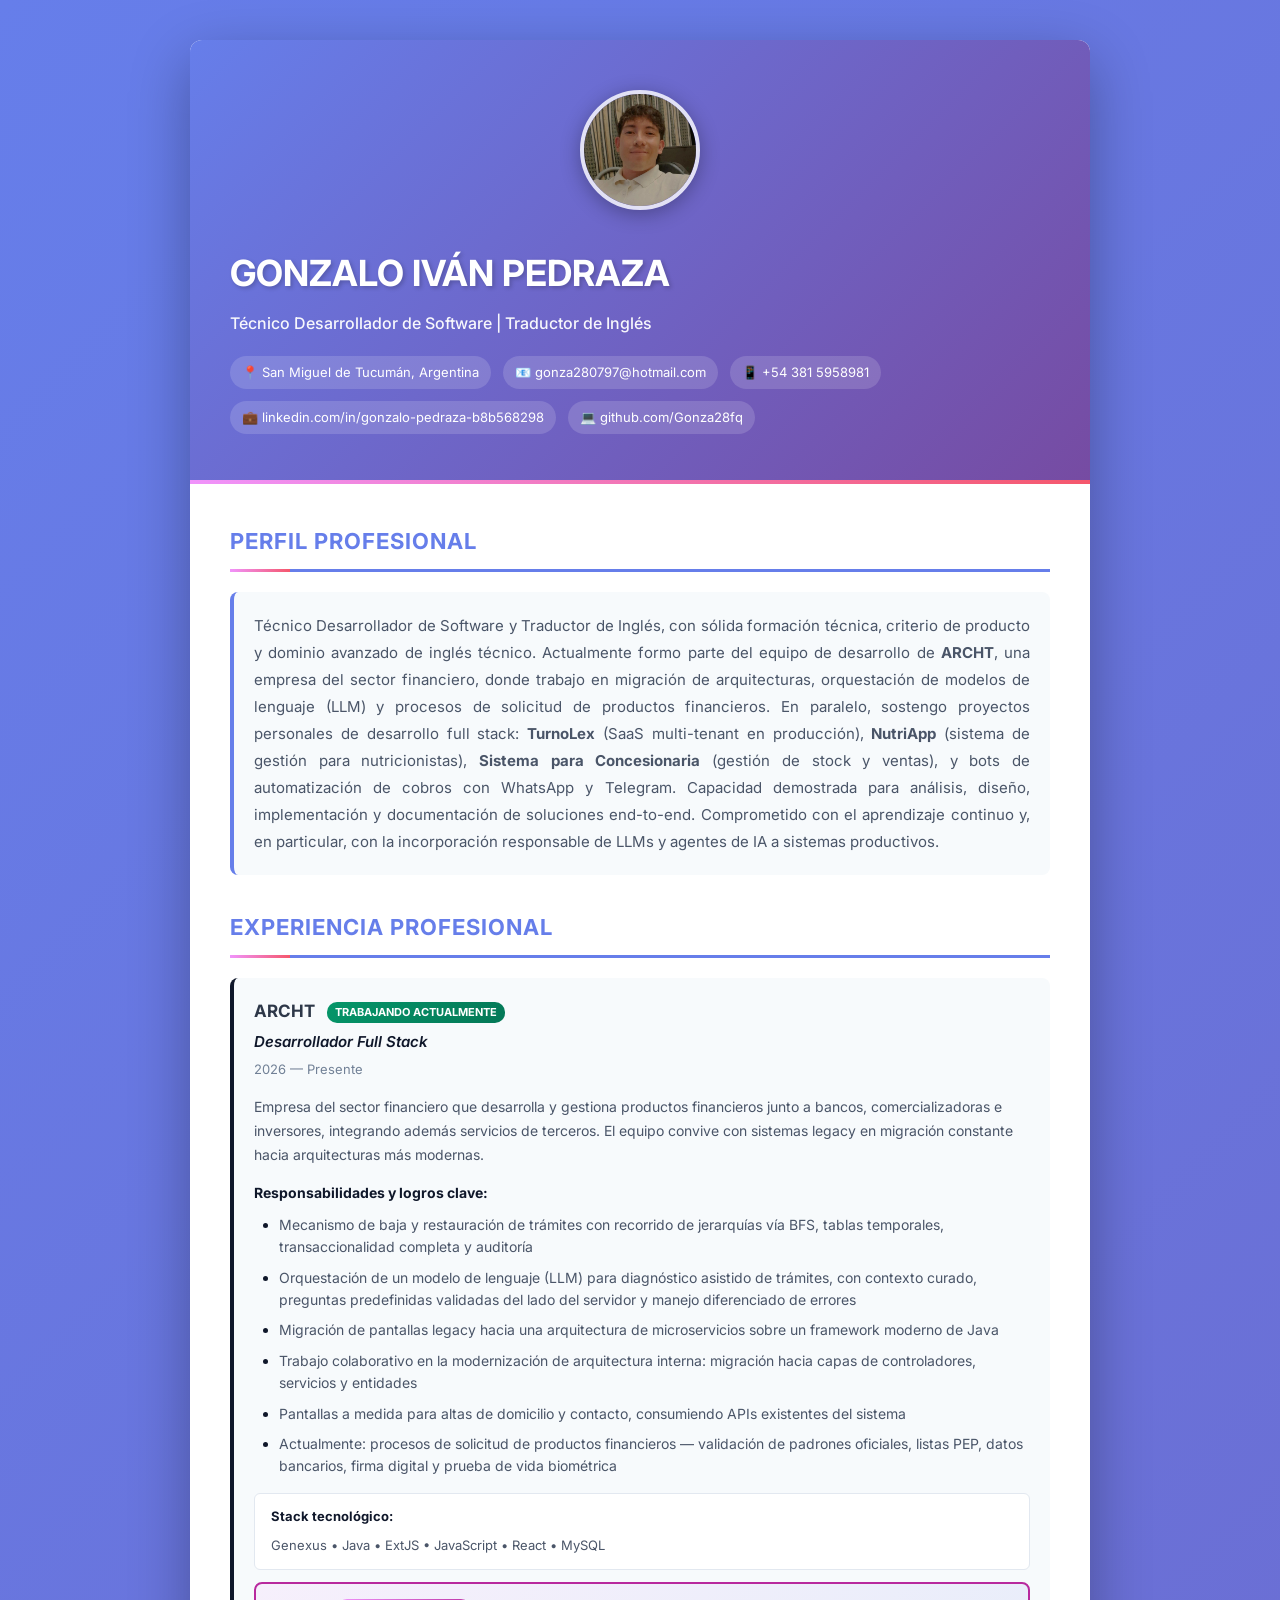
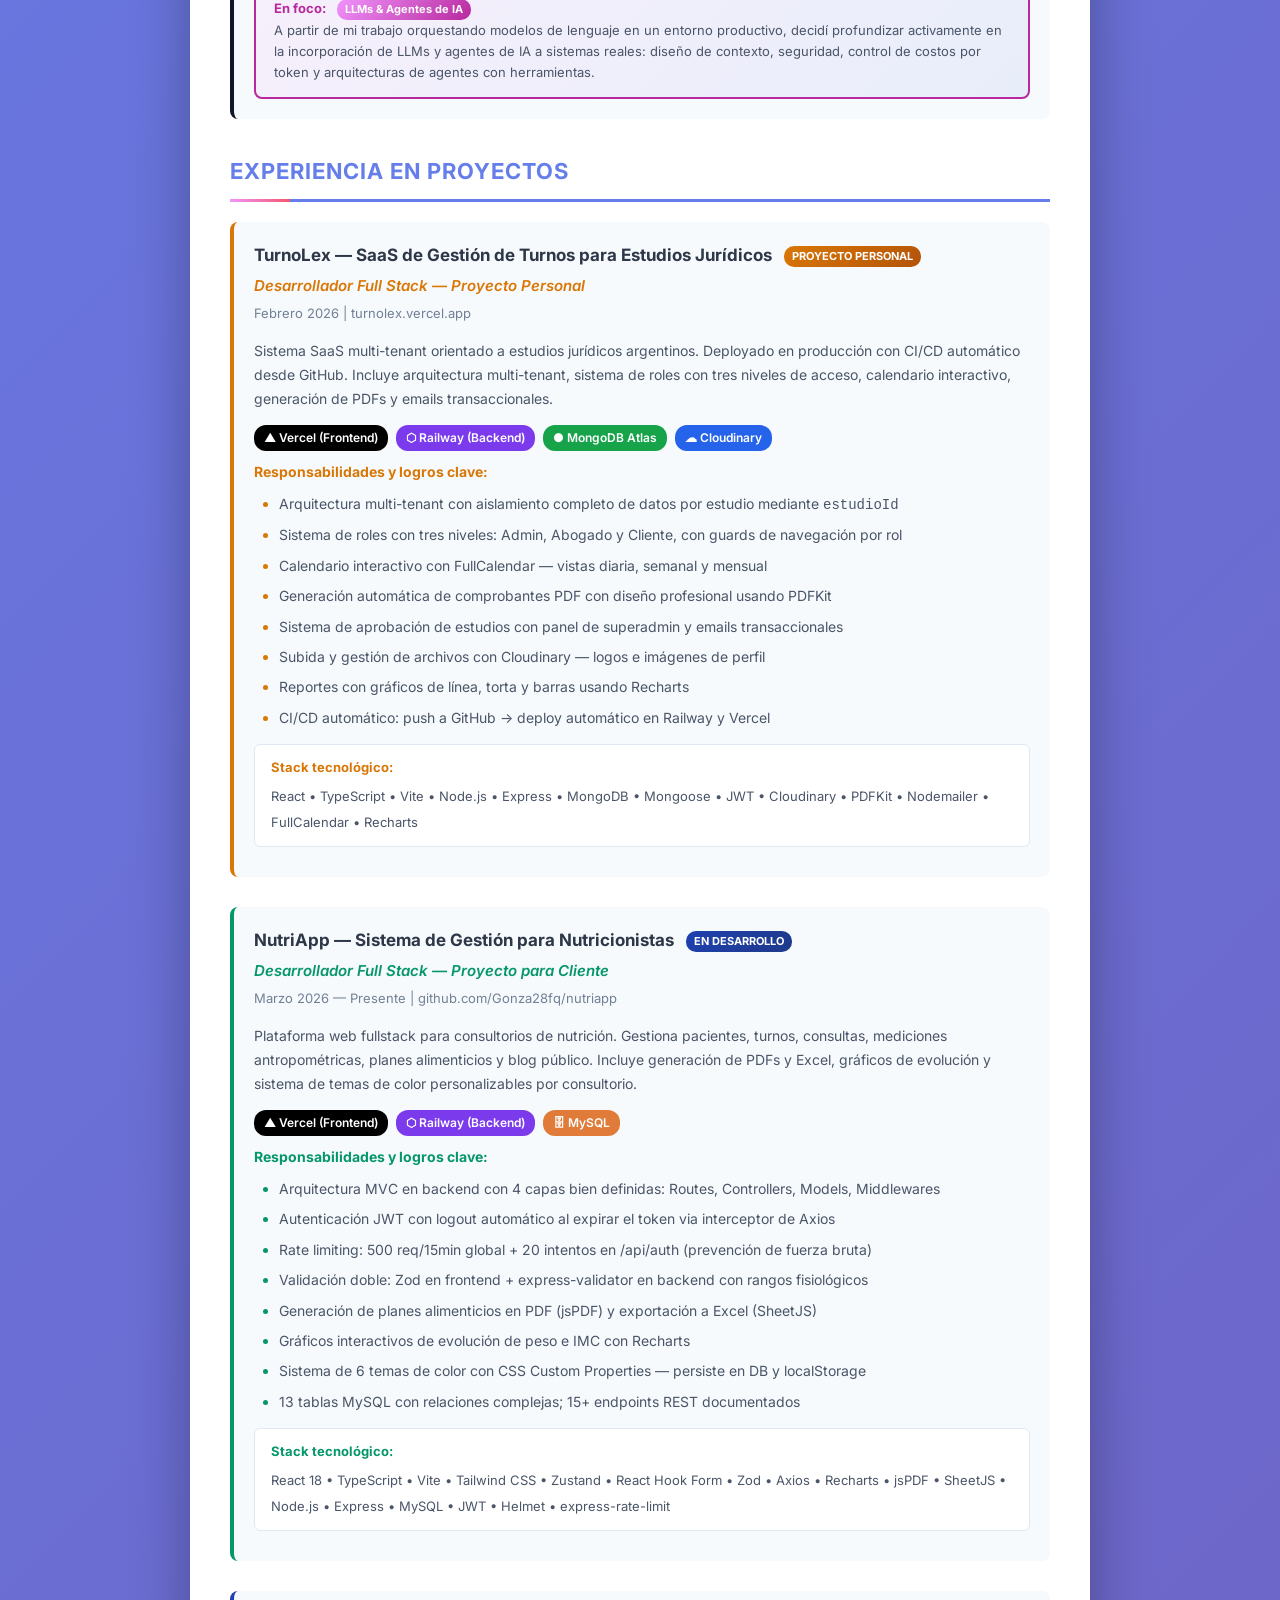
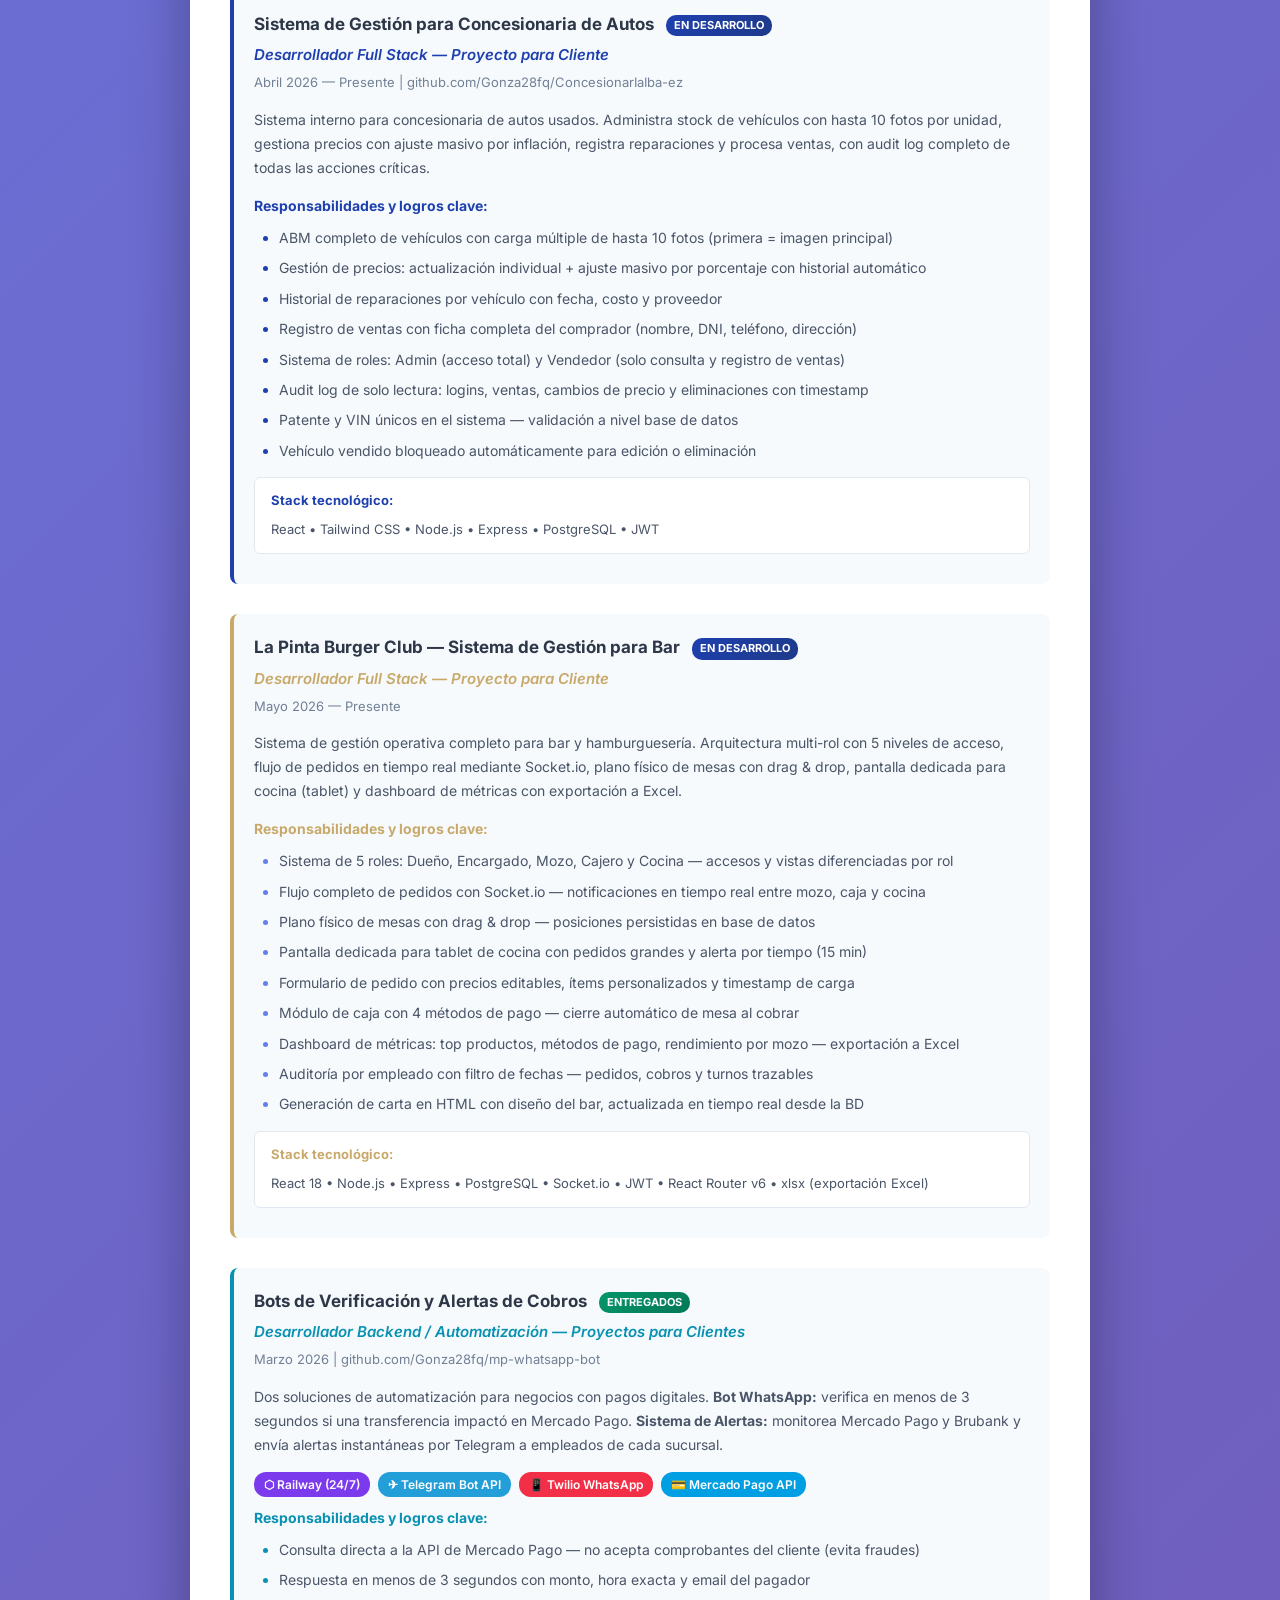
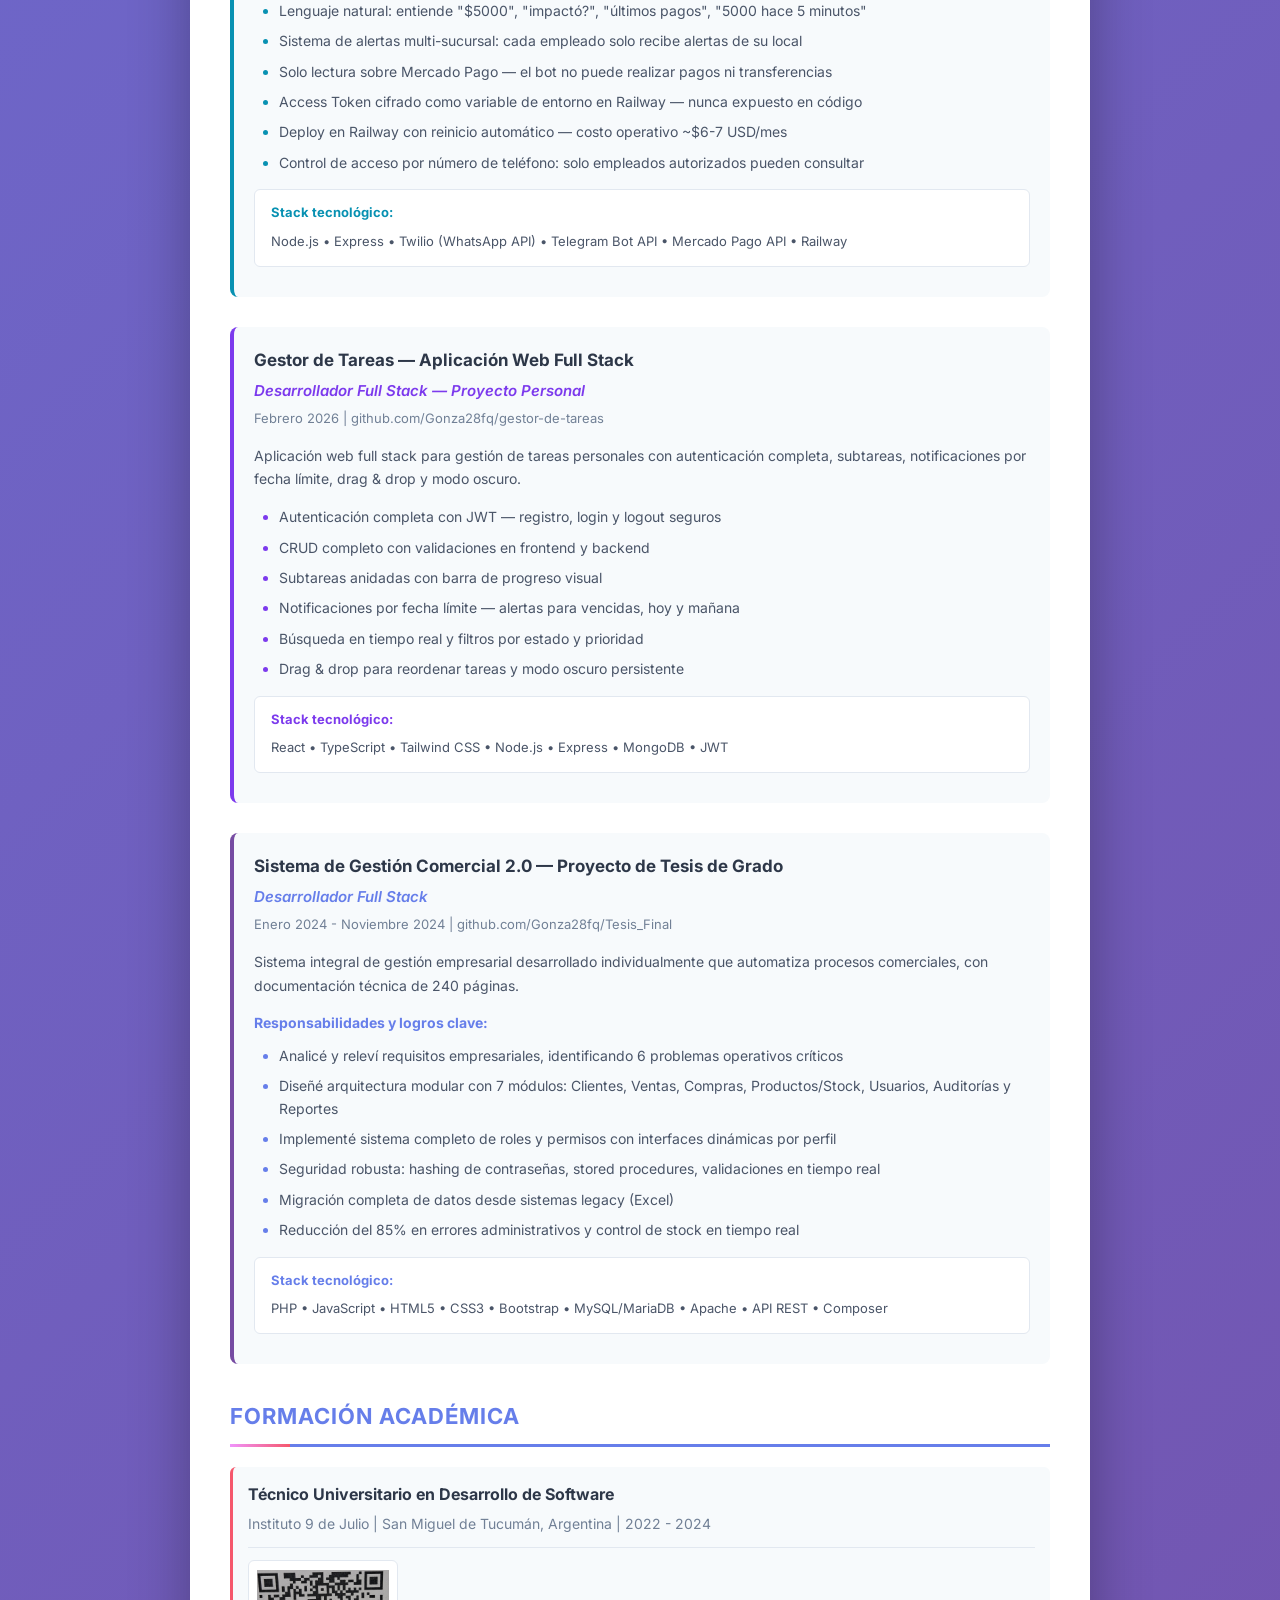
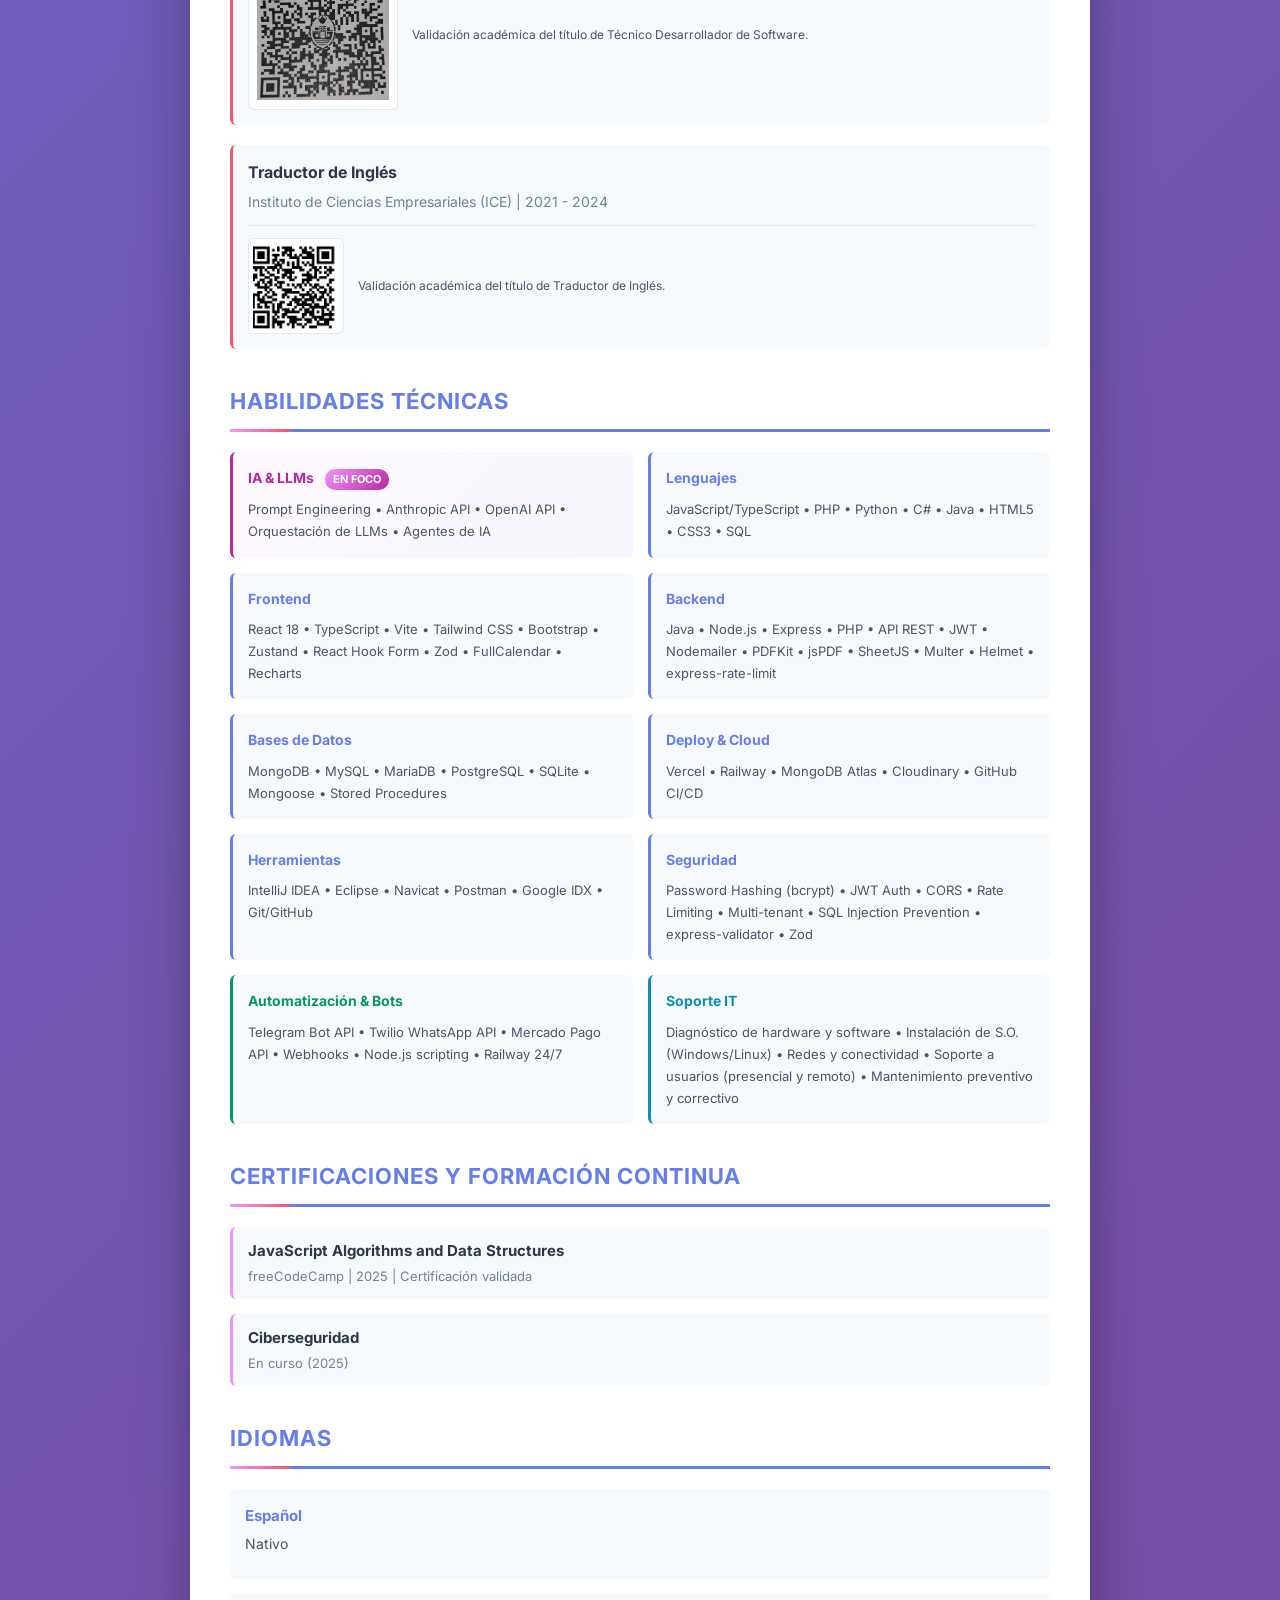
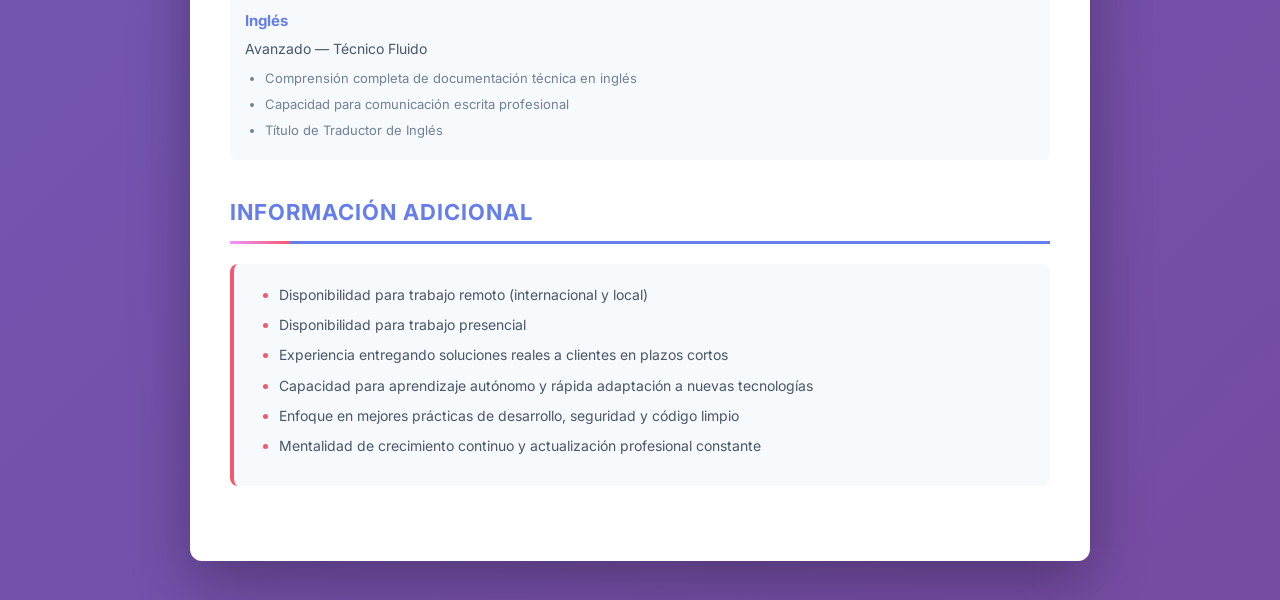
==== commit ca2261a6: "add_ new files" ====
--- a/cv-actualizado.html
+++ b/cv-actualizado.html
@@ -30,6 +30,16 @@
         .job.nutriapp { border-left: 4px solid #059669; }
         .job.concesionaria { border-left: 4px solid #1e40af; }
         .job.bots { border-left: 4px solid #0891b2; }
+        .job.archt { border-left: 4px solid #0f172a; }
+        .job-role.archt-role { color: #0f172a; }
+        .job.archt li::marker { color: #0f172a; }
+        .tech-label.archt { color: #0f172a; }
+        .badge-actual { display: inline-block; background: linear-gradient(135deg, #059669, #047857); color: white; font-size: 11px; font-weight: 700; padding: 2px 8px; border-radius: 10px; margin-left: 8px; vertical-align: middle; }
+        .badge-focus { display: inline-block; background: linear-gradient(135deg, #f093fb, #b8299e); color: white; font-size: 11px; font-weight: 700; padding: 2px 8px; border-radius: 10px; margin-left: 8px; vertical-align: middle; }
+        .focus-note { background: linear-gradient(135deg, rgba(240,147,251,0.1), rgba(102,126,234,0.1)); border: 2px solid #b8299e; border-radius: 8px; padding: 14px 18px; margin-top: 12px; font-size: 13px; color: #4a5568; }
+        .focus-note strong { color: #b8299e; }
+        .skill-category.ai-focus { border-left: 3px solid #b8299e; background: linear-gradient(135deg, rgba(240,147,251,0.06), rgba(102,126,234,0.06)); }
+        .skill-title.ai-focus { color: #b8299e; }
         .job-header { margin-bottom: 15px; }
         .job-title { font-size: 17px; font-weight: 700; color: #2d3748; margin-bottom: 5px; }
         .job-role { font-size: 15px; color: #667eea; font-style: italic; font-weight: 600; }
@@ -132,8 +142,39 @@
             <div class="section">
                 <div class="section-title">Perfil Profesional</div>
                 <p class="profile-text">
-                    Técnico Desarrollador de Software y Traductor de Inglés, con sólida formación técnica, criterio de producto y dominio avanzado de inglés técnico. Experiencia en desarrollo full stack mediante proyectos complejos: <strong>TurnoLex</strong> (SaaS multi-tenant en producción), <strong>NutriApp</strong> (sistema de gestión para nutricionistas), <strong>Sistema para Concesionaria</strong> (gestión de stock y ventas), y bots de automatización de cobros con WhatsApp y Telegram. Capacidad demostrada para análisis, diseño, implementación y documentación de soluciones end-to-end. Comprometido con el aprendizaje continuo y la excelencia técnica.
+                    Técnico Desarrollador de Software y Traductor de Inglés, con sólida formación técnica, criterio de producto y dominio avanzado de inglés técnico. Actualmente formo parte del equipo de desarrollo de <strong>ARCHT</strong>, una empresa del sector financiero, donde trabajo en migración de arquitecturas, orquestación de modelos de lenguaje (LLM) y procesos de solicitud de productos financieros. En paralelo, sostengo proyectos personales de desarrollo full stack: <strong>TurnoLex</strong> (SaaS multi-tenant en producción), <strong>NutriApp</strong> (sistema de gestión para nutricionistas), <strong>Sistema para Concesionaria</strong> (gestión de stock y ventas), y bots de automatización de cobros con WhatsApp y Telegram. Capacidad demostrada para análisis, diseño, implementación y documentación de soluciones end-to-end. Comprometido con el aprendizaje continuo y, en particular, con la incorporación responsable de LLMs y agentes de IA a sistemas productivos.
                 </p>
+            </div>
+
+            <div class="section">
+                <div class="section-title">Experiencia Profesional</div>
+
+                <!-- ARCHT -->
+                <div class="job archt">
+                    <div class="job-header">
+                        <div class="job-title">ARCHT <span class="badge-actual">TRABAJANDO ACTUALMENTE</span></div>
+                        <div class="job-role archt-role">Desarrollador Full Stack</div>
+                        <div class="job-period">2026 — Presente</div>
+                    </div>
+                    <p class="job-description">Empresa del sector financiero que desarrolla y gestiona productos financieros junto a bancos, comercializadoras e inversores, integrando además servicios de terceros. El equipo convive con sistemas legacy en migración constante hacia arquitecturas más modernas.</p>
+                    <strong style="font-size:14px;color:#0f172a;display:block;margin:10px 0;">Responsabilidades y logros clave:</strong>
+                    <ul>
+                        <li>Mecanismo de baja y restauración de trámites con recorrido de jerarquías vía BFS, tablas temporales, transaccionalidad completa y auditoría</li>
+                        <li>Orquestación de un modelo de lenguaje (LLM) para diagnóstico asistido de trámites, con contexto curado, preguntas predefinidas validadas del lado del servidor y manejo diferenciado de errores</li>
+                        <li>Migración de pantallas legacy hacia una arquitectura de microservicios sobre un framework moderno de Java</li>
+                        <li>Trabajo colaborativo en la modernización de arquitectura interna: migración hacia capas de controladores, servicios y entidades</li>
+                        <li>Pantallas a medida para altas de domicilio y contacto, consumiendo APIs existentes del sistema</li>
+                        <li>Actualmente: procesos de solicitud de productos financieros — validación de padrones oficiales, listas PEP, datos bancarios, firma digital y prueba de vida biométrica</li>
+                    </ul>
+                    <div class="tech-stack">
+                        <span class="tech-label archt">Stack tecnológico:</span>
+                        <span class="tech-items">Genexus • Java • ExtJS • JavaScript • React • MySQL</span>
+                    </div>
+                    <div class="focus-note">
+                        <strong>En foco: <span class="badge-focus">LLMs & Agentes de IA</span></strong><br>
+                        A partir de mi trabajo orquestando modelos de lenguaje en un entorno productivo, decidí profundizar activamente en la incorporación de LLMs y agentes de IA a sistemas reales: diseño de contexto, seguridad, control de costos por token y arquitecturas de agentes con herramientas.
+                    </div>
+                </div>
             </div>
 
             <div class="section">
@@ -345,9 +386,13 @@
             <div class="section">
                 <div class="section-title">Habilidades Técnicas</div>
                 <div class="skills-grid">
+                    <div class="skill-category ai-focus">
+                        <div class="skill-title ai-focus">IA & LLMs <span class="badge-focus">EN FOCO</span></div>
+                        <div class="skill-items">Prompt Engineering • Anthropic API • OpenAI API • Orquestación de LLMs • Agentes de IA</div>
+                    </div>
                     <div class="skill-category">
                         <div class="skill-title">Lenguajes</div>
-                        <div class="skill-items">JavaScript/TypeScript • PHP • Python • C# • HTML5 • CSS3 • SQL</div>
+                        <div class="skill-items">JavaScript/TypeScript • PHP • Python • C# • Java • HTML5 • CSS3 • SQL</div>
                     </div>
                     <div class="skill-category">
                         <div class="skill-title">Frontend</div>
@@ -355,7 +400,7 @@
                     </div>
                     <div class="skill-category">
                         <div class="skill-title">Backend</div>
-                        <div class="skill-items">Node.js • Express • PHP • API REST • JWT • Nodemailer • PDFKit • jsPDF • SheetJS • Multer • Helmet • express-rate-limit</div>
+                        <div class="skill-items">Java • Node.js • Express • PHP • API REST • JWT • Nodemailer • PDFKit • jsPDF • SheetJS • Multer • Helmet • express-rate-limit</div>
                     </div>
                     <div class="skill-category">
                         <div class="skill-title">Bases de Datos</div>
@@ -364,6 +409,10 @@
                     <div class="skill-category">
                         <div class="skill-title">Deploy & Cloud</div>
                         <div class="skill-items">Vercel • Railway • MongoDB Atlas • Cloudinary • GitHub CI/CD</div>
+                    </div>
+                    <div class="skill-category">
+                        <div class="skill-title">Herramientas</div>
+                        <div class="skill-items">IntelliJ IDEA • Eclipse • Navicat • Postman • Google IDX • Git/GitHub</div>
                     </div>
                     <div class="skill-category">
                         <div class="skill-title">Seguridad</div>
